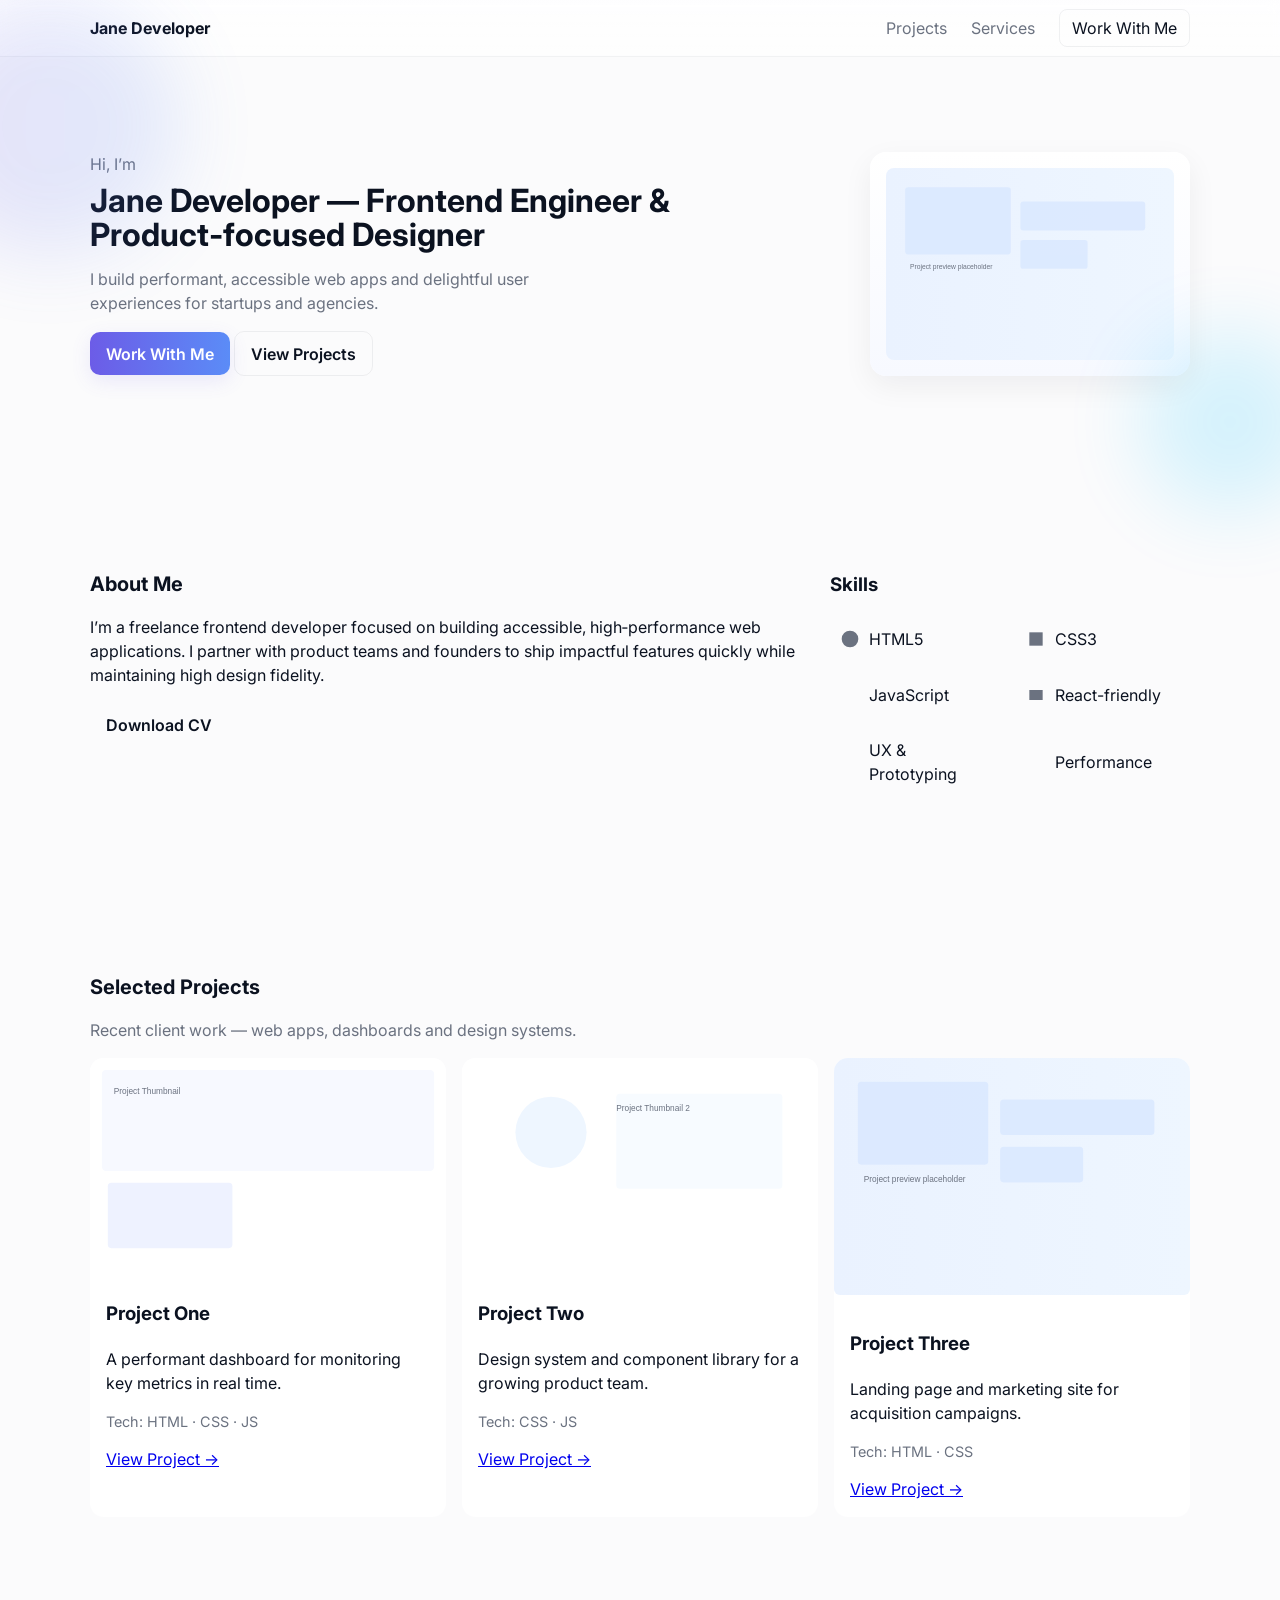
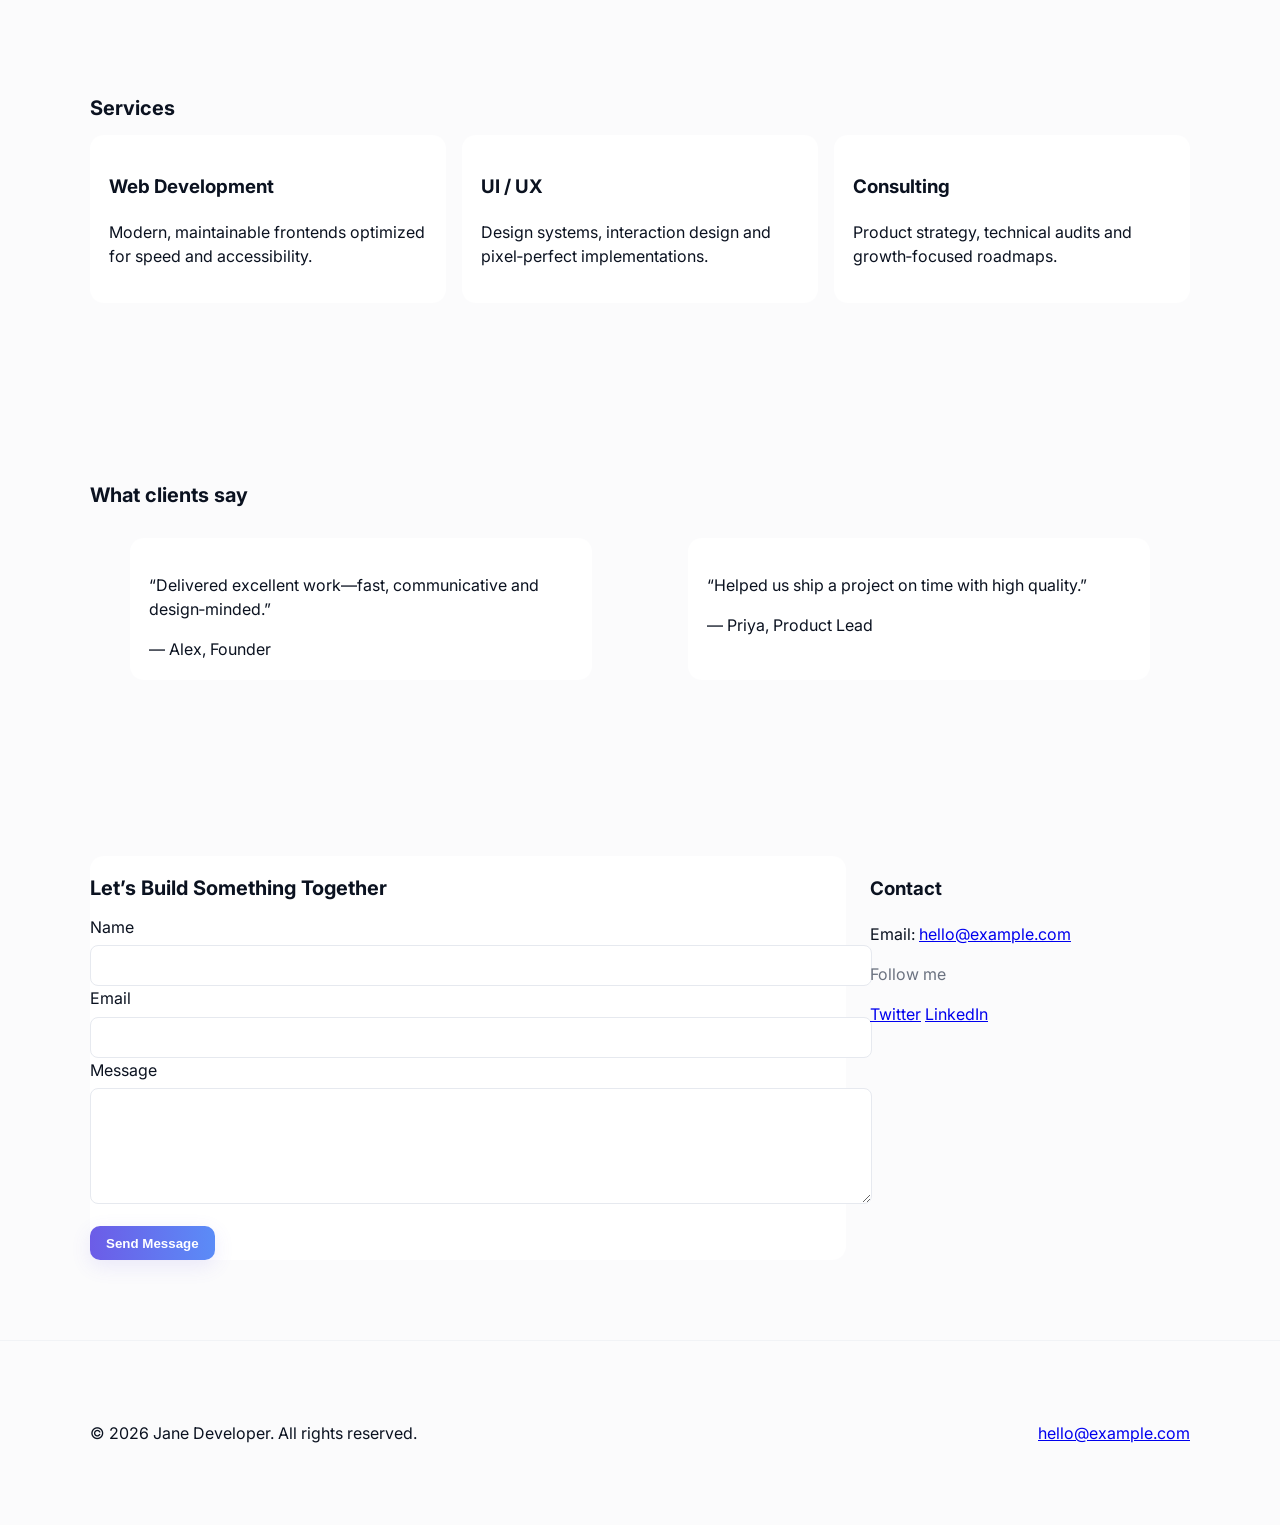
==== index.html @ 732dbce6 "Add portfolio template: HTML, CSS, JS, assets, README" ====
<!doctype html>
<html lang="en">
<head>
  <meta charset="utf-8">
  <meta name="viewport" content="width=device-width, initial-scale=1">
  <title>Jane Developer — Web Developer & Consultant</title>
  <meta name="description" content="Freelance frontend developer specializing in web apps, UX and performance.">
  <link rel="preconnect" href="https://fonts.gstatic.com" crossorigin>
  <link href="https://fonts.googleapis.com/css2?family=Inter:wght@300;400;600;700;900&display=swap" rel="stylesheet">
  <link rel="stylesheet" href="css/style.css">
</head>
<body>
  <header class="site-header">
    <div class="container header-inner">
      <a class="brand" href="#">Jane Developer</a>
      <nav class="nav">
        <a href="#projects">Projects</a>
        <a href="#services">Services</a>
        <a href="#contact" class="cta">Work With Me</a>
      </nav>
    </div>
  </header>

  <main>
    <!-- Hero -->
    <section class="hero" id="home">
      <div class="container hero-inner">
        <div class="hero-content">
          <p class="eyebrow">Hi, I’m</p>
          <h1 class="hero-title">Jane Developer — Frontend Engineer & Product‑focused Designer</h1>
          <p class="hero-sub">I build performant, accessible web apps and delightful user experiences for startups and agencies.</p>
          <div class="hero-ctas">
            <a class="btn primary" href="#contact">Work With Me</a>
            <a class="btn ghost" href="#projects">View Projects</a>
          </div>
        </div>
        <div class="hero-visual" aria-hidden="true">
          <div class="visual-card">
            <img src="assets/placeholder-1.svg" alt="Project preview placeholder">
          </div>
        </div>
      </div>
      <div class="hero-bg">
        <div class="float-shape s1"></div>
        <div class="float-shape s2"></div>
      </div>
    </section>

    <!-- About -->
    <section class="about" id="about">
      <div class="container about-inner">
        <div class="about-text">
          <h2>About Me</h2>
          <p>I’m a freelance frontend developer focused on building accessible, high‑performance web applications. I partner with product teams and founders to ship impactful features quickly while maintaining high design fidelity.</p>
          <a class="btn" href="#" download>Download CV</a>
        </div>
        <div class="skills">
          <h3>Skills</h3>
          <ul class="skills-grid">
            <li><svg class="icon" viewBox="0 0 24 24"><circle cx="12" cy="12" r="10"/></svg><span>HTML5</span></li>
            <li><svg class="icon" viewBox="0 0 24 24"><rect x="4" y="4" width="16" height="16"/></svg><span>CSS3</span></li>
            <li><svg class="icon" viewBox="0 0 24 24"><path d="M4 12h16"/></svg><span>JavaScript</span></li>
            <li><svg class="icon" viewBox="0 0 24 24"><path d="M4 6h16v12H4z"/></svg><span>React-friendly</span></li>
            <li><svg class="icon" viewBox="0 0 24 24"><path d="M3 12h18"/></svg><span>UX & Prototyping</span></li>
            <li><svg class="icon" viewBox="0 0 24 24"><path d="M12 2v20"/></svg><span>Performance</span></li>
          </ul>
        </div>
      </div>
    </section>

    <!-- Projects -->
    <section class="projects" id="projects">
      <div class="container">
        <h2>Selected Projects</h2>
        <p class="muted">Recent client work — web apps, dashboards and design systems.</p>
        <div class="projects-grid">
          <article class="card project-card">
            <img src="assets/placeholder-2.svg" alt="Project thumbnail">
            <div class="card-body">
              <h3>Project One</h3>
              <p class="card-desc">A performant dashboard for monitoring key metrics in real time.</p>
              <p class="tech">Tech: HTML · CSS · JS</p>
              <a class="link" href="#">View Project →</a>
            </div>
          </article>

          <article class="card project-card">
            <img src="assets/placeholder-3.svg" alt="Project thumbnail">
            <div class="card-body">
              <h3>Project Two</h3>
              <p class="card-desc">Design system and component library for a growing product team.</p>
              <p class="tech">Tech: CSS · JS</p>
              <a class="link" href="#">View Project →</a>
            </div>
          </article>

          <article class="card project-card">
            <img src="assets/placeholder-1.svg" alt="Project thumbnail">
            <div class="card-body">
              <h3>Project Three</h3>
              <p class="card-desc">Landing page and marketing site for acquisition campaigns.</p>
              <p class="tech">Tech: HTML · CSS</p>
              <a class="link" href="#">View Project →</a>
            </div>
          </article>
        </div>
      </div>
    </section>

    <!-- Services -->
    <section class="services" id="services">
      <div class="container">
        <h2>Services</h2>
        <div class="services-grid">
          <div class="service-card card">
            <h3>Web Development</h3>
            <p>Modern, maintainable frontends optimized for speed and accessibility.</p>
          </div>
          <div class="service-card card">
            <h3>UI / UX</h3>
            <p>Design systems, interaction design and pixel‑perfect implementations.</p>
          </div>
          <div class="service-card card">
            <h3>Consulting</h3>
            <p>Product strategy, technical audits and growth‑focused roadmaps.</p>
          </div>
        </div>
      </div>
    </section>

    <!-- Testimonials -->
    <section class="testimonials">
      <div class="container">
        <h2>What clients say</h2>
        <div class="testimonials-grid">
          <blockquote class="testimonial card">
            <p>“Delivered excellent work—fast, communicative and design‑minded.”</p>
            <footer>— Alex, Founder</footer>
          </blockquote>
          <blockquote class="testimonial card">
            <p>“Helped us ship a project on time with high quality.”</p>
            <footer>— Priya, Product Lead</footer>
          </blockquote>
        </div>
      </div>
    </section>

    <!-- Contact -->
    <section class="contact" id="contact">
      <div class="container contact-inner">
        <div class="contact-form card">
          <h2>Let’s Build Something Together</h2>
          <form id="contactForm" action="#" method="post">
            <label for="name">Name</label>
            <input id="name" name="name" type="text" required>

            <label for="email">Email</label>
            <input id="email" name="email" type="email" required>

            <label for="message">Message</label>
            <textarea id="message" name="message" rows="6" required></textarea>

            <div class="form-actions">
              <button class="btn primary" type="submit">Send Message</button>
            </div>
          </form>
        </div>

        <aside class="contact-info">
          <h3>Contact</h3>
          <p>Email: <a href="mailto:hello@example.com">hello@example.com</a></p>
          <p class="muted">Follow me</p>
          <div class="social">
            <a href="#" aria-label="Twitter" class="icon-link">Twitter</a>
            <a href="#" aria-label="LinkedIn" class="icon-link">LinkedIn</a>
          </div>
        </aside>
      </div>
    </section>
  </main>

  <footer class="site-footer">
    <div class="container footer-inner">
      <p>© 2026 Jane Developer. All rights reserved.</p>
      <nav class="footer-nav">
        <a href="mailto:hello@example.com">hello@example.com</a>
      </nav>
    </div>
  </footer>

  <script src="js/main.js" defer></script>
</body>
</html>
---- css/style.css ----
:root{
  --bg:#0f1113;
  --card:#0f1113;
  --text:#0f1113;
  --muted:#6b7280;
  --accent:#6c5ce7; /* purple accent */
  --white:#ffffff;
  --glass: rgba(255,255,255,0.04);
  --radius:12px;
  --gap:1.25rem;
  --container:1100px;
  --ff: 'Inter', system-ui, -apple-system, 'Segoe UI', Roboto, 'Helvetica Neue', Arial;
}

/* Light theme (default) */
body{font-family:var(--ff);color:#0b1220;background:#fbfbfc;line-height:1.5;-webkit-font-smoothing:antialiased;padding:0;margin:0}
.container{max-width:var(--container);margin:0 auto;padding:2rem}

/* Header */
.site-header{backdrop-filter: blur(6px);position:sticky;top:0;background:linear-gradient(180deg,rgba(255,255,255,0.8),rgba(255,255,255,0.6));box-shadow:0 1px 0 rgba(16,24,40,0.04);}
.header-inner{display:flex;align-items:center;justify-content:space-between;padding:1rem 0}
.brand{font-weight:700;color:#0b1220;text-decoration:none}
.nav a{margin-left:1.25rem;color:var(--muted);text-decoration:none}
.nav a.cta{padding:0.5rem 0.75rem;border-radius:8px;background:transparent;border:1px solid rgba(11,18,32,0.06);color:#0b1220}

/* Buttons */
.btn{display:inline-block;padding:0.6rem 1rem;border-radius:10px;text-decoration:none;border:0;background:transparent;color:inherit;font-weight:600}
.btn.primary{background:linear-gradient(90deg,var(--accent),#5b8cf7);color:var(--white);box-shadow:0 6px 20px rgba(108,92,231,0.12);}
.btn.ghost{border:1px solid rgba(11,18,32,0.06)}

/* Hero */
.hero{position:relative;padding:4rem 0}
.hero-inner{display:flex;gap:2rem;align-items:center}
.hero-content{flex:1}
.eyebrow{color:var(--muted);margin:0 0 0.5rem}
.hero-title{font-size:2rem;margin:0 0 0.5rem;line-height:1.05}
.hero-sub{color:var(--muted);max-width:46ch}
.hero-visual{width:320px}
.visual-card{background:linear-gradient(180deg,#fff,#f7f9ff);border-radius:16px;padding:1rem;box-shadow:0 10px 30px rgba(16,24,40,0.06);}
.visual-card img{display:block;width:100%;height:auto;border-radius:8px}

.hero-bg{position:absolute;inset:0;pointer-events:none}
.float-shape{position:absolute;border-radius:50%;filter:blur(40px);opacity:0.15}
.float-shape.s1{width:260px;height:260px;background:linear-gradient(90deg,var(--accent),#5b8cf7);left:-80px;top:-60px}
.float-shape.s2{width:180px;height:180px;background:#00c2ff;right:-40px;bottom:-40px}

/* Sections */
section{padding:3rem 0}
h2{font-size:1.25rem;margin-bottom:0.75rem}
.muted{color:var(--muted)}

/* About */
.about-inner{display:flex;gap:2rem;align-items:flex-start}
.about-text{flex:1}
.skills{width:360px}
.skills-grid{display:grid;grid-template-columns:repeat(2,1fr);gap:0.75rem;list-style:none;padding:0;margin:0}
.skills-grid li{display:flex;gap:0.6rem;align-items:center;background:var(--glass);padding:0.6rem;border-radius:10px}
.icon{width:20px;height:20px;fill:var(--muted)}

/* Projects Grid */
.projects-grid{display:grid;grid-template-columns:repeat(1,1fr);gap:1rem;margin-top:1rem}
.project-card{display:flex;flex-direction:column;background:#fff;border-radius:14px;overflow:hidden;transition:transform .28s cubic-bezier(.2,.9,.2,1),box-shadow .28s}
.project-card:hover{transform:translateY(-8px);box-shadow:0 18px 40px rgba(11,18,40,0.06)}
.project-card img{width:100%;height:auto;display:block}
.card-body{padding:1rem}
.tech{color:var(--muted);font-size:0.9rem;margin-top:0.5rem}

/* Services */
.services-grid{display:grid;grid-template-columns:repeat(1,1fr);gap:1rem}
.service-card{padding:1.2rem}

/* Testimonials */
.testimonials-grid{display:grid;grid-template-columns:repeat(1,1fr);gap:1rem}
.testimonial{padding:1.2rem}

/* Contact */
.contact-inner{display:grid;grid-template-columns:1fr 320px;gap:1.5rem;align-items:start}
.contact-form input,.contact-form textarea{width:100%;padding:0.75rem;border-radius:8px;border:1px solid #e6e9ef;margin-top:0.4rem}
.form-actions{margin-top:1rem}

.card{background:#fff;border-radius:14px}

/* Footer */
.site-footer{padding:2rem 0;border-top:1px solid #f1f3f6}
.footer-inner{display:flex;justify-content:space-between;align-items:center}

/* Responsive */
@media(min-width:760px){
  .projects-grid{grid-template-columns:repeat(3,1fr)}
  .services-grid{grid-template-columns:repeat(3,1fr)}
  .testimonials-grid{grid-template-columns:repeat(2,1fr)}
}

@media(max-width:700px){
  .hero-inner{flex-direction:column}
  .about-inner{flex-direction:column}
  .contact-inner{grid-template-columns:1fr}
  .container{padding:1rem}
}
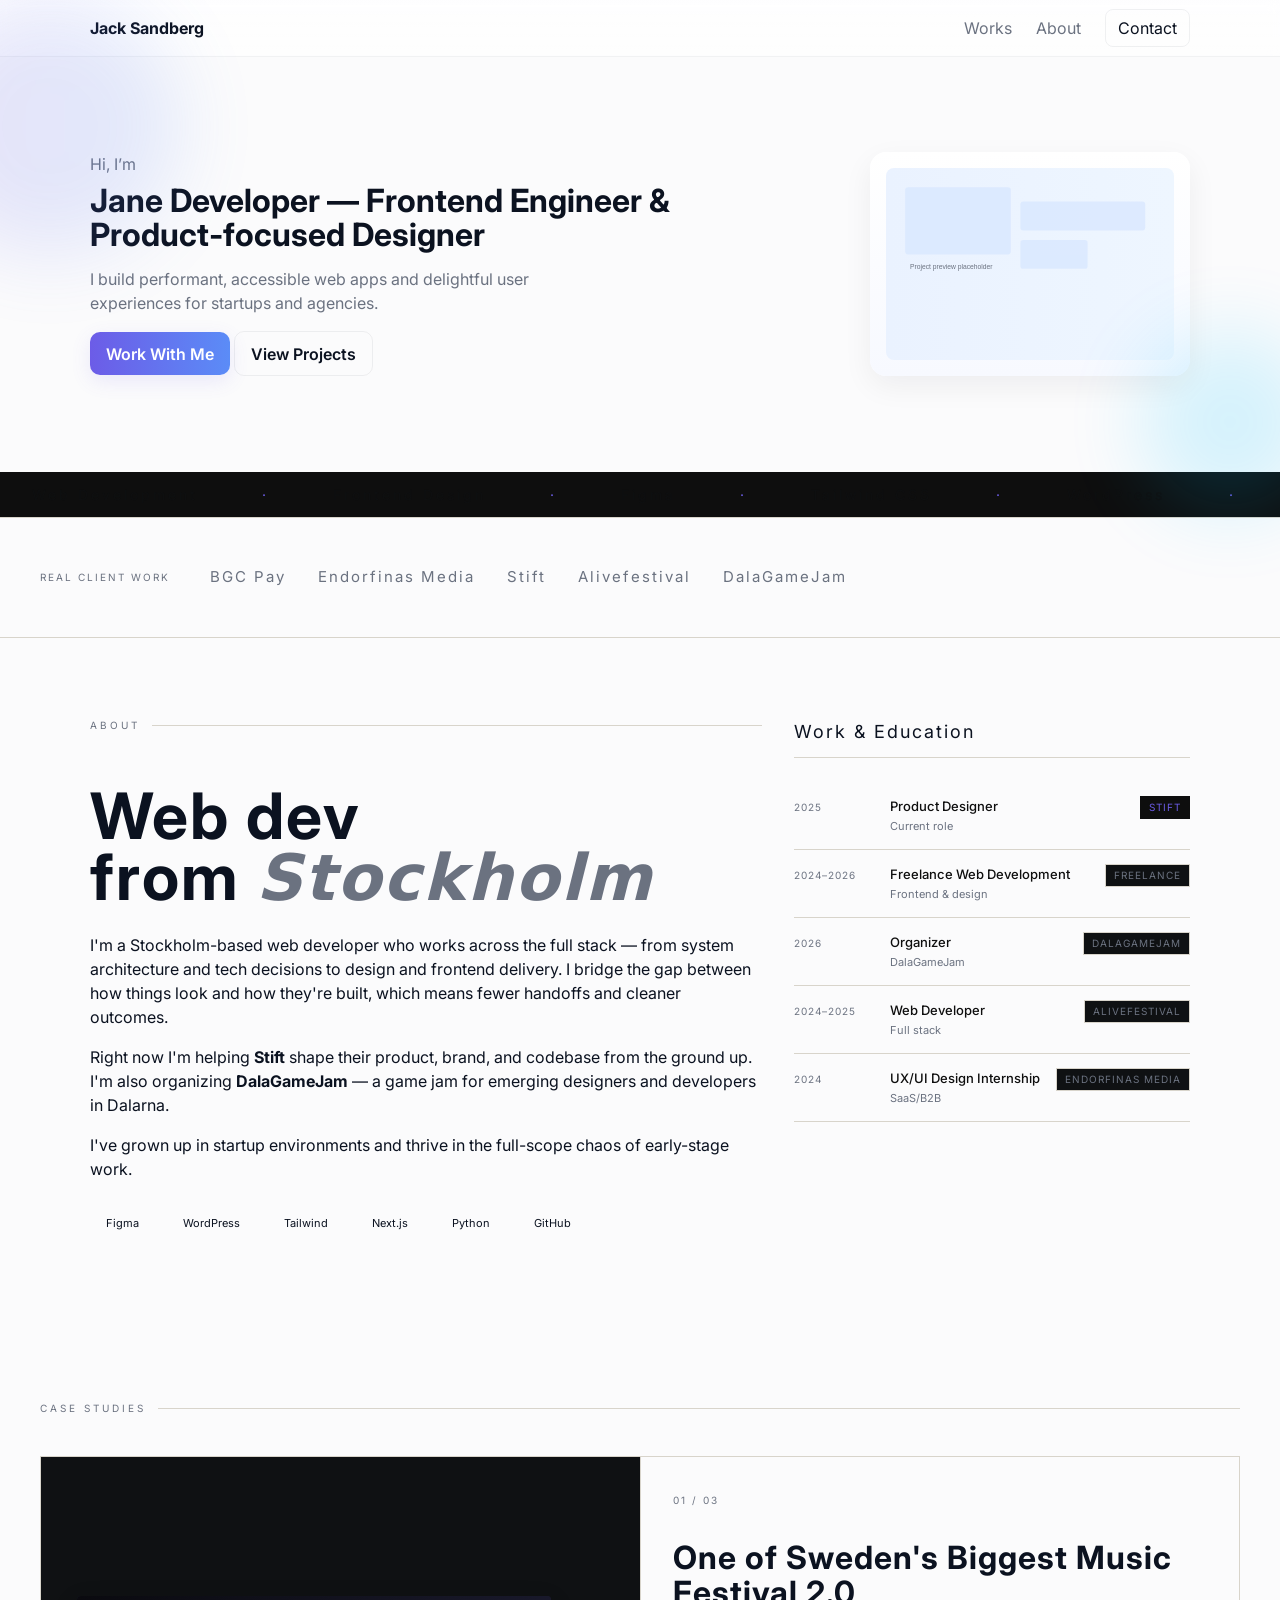
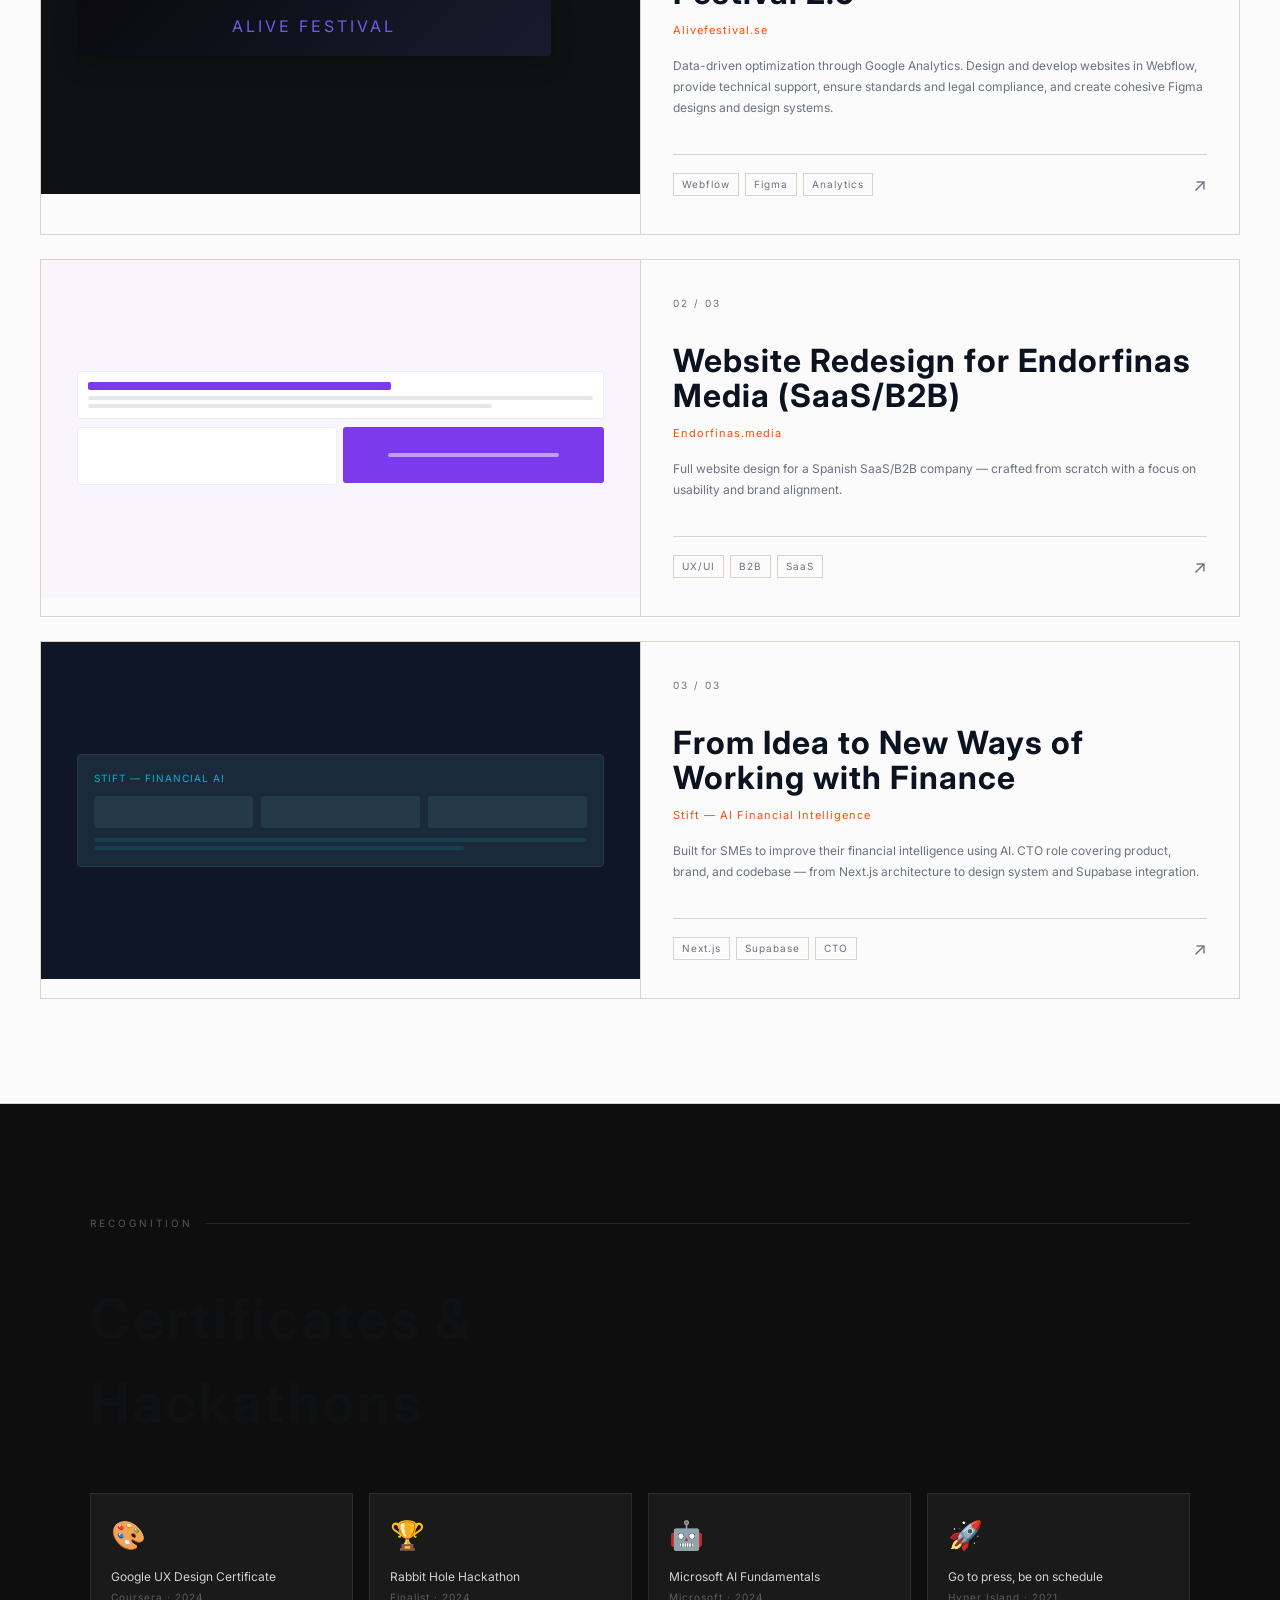
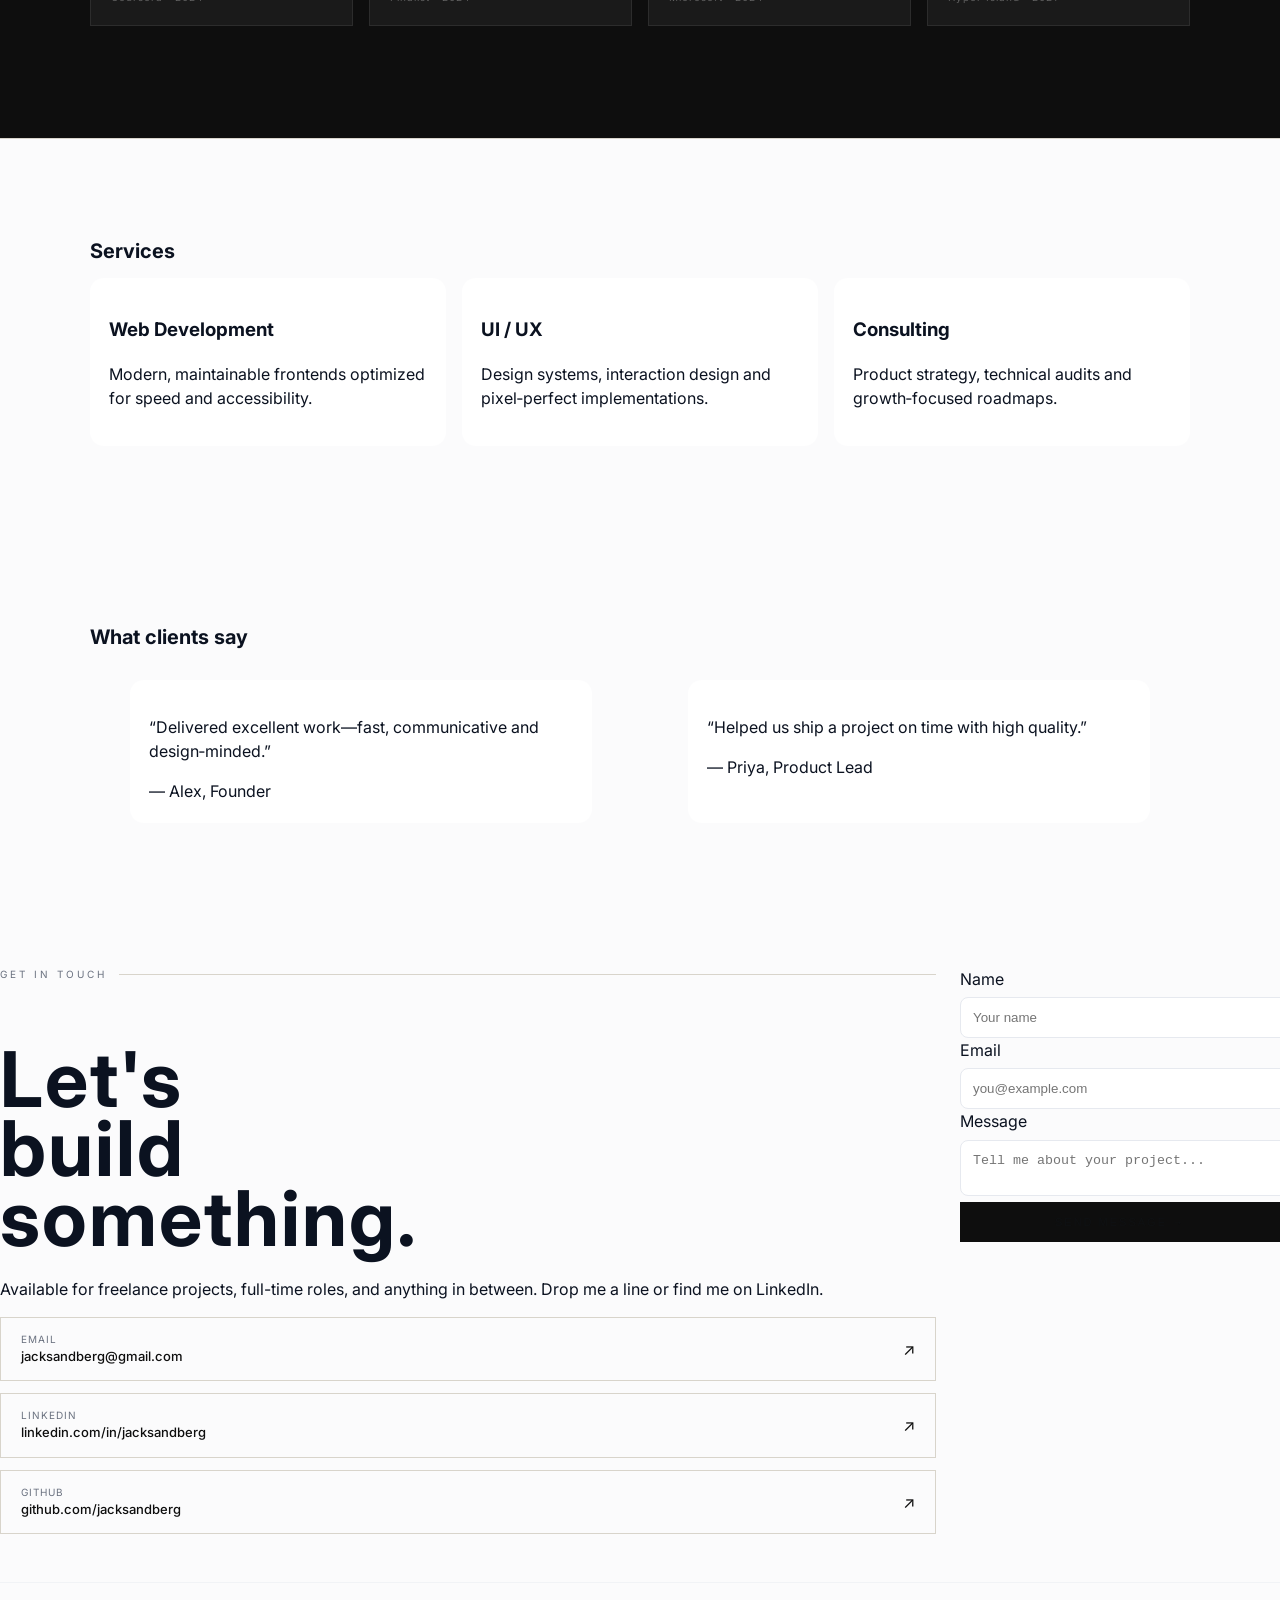
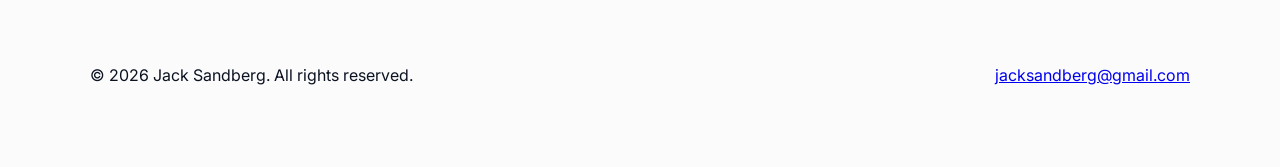
==== commit e78699e3: "Merge index_inspo content into index.html; add styles and scripts for works/marquee/certs" ====
--- a/index.html
+++ b/index.html
@@ -12,11 +12,11 @@
 <body>
   <header class="site-header">
     <div class="container header-inner">
-      <a class="brand" href="#">Jane Developer</a>
+      <a class="brand" href="#">Jack Sandberg</a>
       <nav class="nav">
-        <a href="#projects">Projects</a>
-        <a href="#services">Services</a>
-        <a href="#contact" class="cta">Work With Me</a>
+        <a href="#works">Works</a>
+        <a href="#about">About</a>
+        <a href="#contact" class="cta">Contact</a>
       </nav>
     </div>
   </header>
@@ -46,63 +46,187 @@
       </div>
     </section>
 
-    <!-- About -->
+    <!-- Marquee (from inspo) -->
+    <div class="marquee-wrap">
+      <div class="marquee-track">
+        <span>Web Development</span><span class="hi">·</span>
+        <span>Frontend Design</span><span class="hi">·</span>
+        <span>Figma</span><span class="hi">·</span>
+        <span>Tailwind CSS</span><span class="hi">·</span>
+        <span>WordPress</span><span class="hi">·</span>
+        <span>Next.js</span><span class="hi">·</span>
+        <span>SEO & Conversion</span><span class="hi">·</span>
+        <span>System Architecture</span><span class="hi">·</span>
+        <span>Stockholm, Sweden</span><span class="hi">·</span>
+      </div>
+    </div>
+
+    <!-- Clients -->
+    <div class="clients">
+      <span class="clients-label">Real client work</span>
+      <div class="clients-logos">
+        <span class="client-pill">BGC Pay</span>
+        <span class="client-pill">Endorfinas Media</span>
+        <span class="client-pill">Stift</span>
+        <span class="client-pill">Alivefestival</span>
+        <span class="client-pill">DalaGameJam</span>
+      </div>
+    </div>
+
+    <!-- About (merged from inspo) -->
     <section class="about" id="about">
       <div class="container about-inner">
         <div class="about-text">
-          <h2>About Me</h2>
-          <p>I’m a freelance frontend developer focused on building accessible, high‑performance web applications. I partner with product teams and founders to ship impactful features quickly while maintaining high design fidelity.</p>
-          <a class="btn" href="#" download>Download CV</a>
-        </div>
-        <div class="skills">
-          <h3>Skills</h3>
-          <ul class="skills-grid">
-            <li><svg class="icon" viewBox="0 0 24 24"><circle cx="12" cy="12" r="10"/></svg><span>HTML5</span></li>
-            <li><svg class="icon" viewBox="0 0 24 24"><rect x="4" y="4" width="16" height="16"/></svg><span>CSS3</span></li>
-            <li><svg class="icon" viewBox="0 0 24 24"><path d="M4 12h16"/></svg><span>JavaScript</span></li>
-            <li><svg class="icon" viewBox="0 0 24 24"><path d="M4 6h16v12H4z"/></svg><span>React-friendly</span></li>
-            <li><svg class="icon" viewBox="0 0 24 24"><path d="M3 12h18"/></svg><span>UX & Prototyping</span></li>
-            <li><svg class="icon" viewBox="0 0 24 24"><path d="M12 2v20"/></svg><span>Performance</span></li>
-          </ul>
-        </div>
-      </div>
-    </section>
-
-    <!-- Projects -->
-    <section class="projects" id="projects">
+          <div class="section-tag">About</div>
+          <h2>Web dev<br>from <em>Stockholm</em></h2>
+          <p>I'm a Stockholm-based web developer who works across the full stack — from system architecture and tech decisions to design and frontend delivery. I bridge the gap between how things look and how they're built, which means fewer handoffs and cleaner outcomes.</p>
+          <p>Right now I'm helping <strong>Stift</strong> shape their product, brand, and codebase from the ground up. I'm also organizing <strong>DalaGameJam</strong> — a game jam for emerging designers and developers in Dalarna.</p>
+          <p>I've grown up in startup environments and thrive in the full-scope chaos of early-stage work.</p>
+          <div style="margin-top:24px;display:flex;gap:12px;flex-wrap:wrap">
+            <div style="padding:10px 16px;background:var(--glass);border-radius:10px;font-size:11px">Figma</div>
+            <div style="padding:10px 16px;background:var(--glass);border-radius:10px;font-size:11px">WordPress</div>
+            <div style="padding:10px 16px;background:var(--glass);border-radius:10px;font-size:11px">Tailwind</div>
+            <div style="padding:10px 16px;background:var(--glass);border-radius:10px;font-size:11px">Next.js</div>
+            <div style="padding:10px 16px;background:var(--glass);border-radius:10px;font-size:11px">Python</div>
+            <div style="padding:10px 16px;background:var(--glass);border-radius:10px;font-size:11px">GitHub</div>
+          </div>
+        </div>
+        <div>
+          <div class="exp-section">
+            <div class="exp-heading">Work & Education</div>
+            <div class="exp-row"><span class="exp-year">2025</span><div class="exp-role">Product Designer<small>Current role</small></div><span class="exp-company accent">Stift</span></div>
+            <div class="exp-row"><span class="exp-year">2024–2026</span><div class="exp-role">Freelance Web Development<small>Frontend & design</small></div><span class="exp-company">Freelance</span></div>
+            <div class="exp-row"><span class="exp-year">2026</span><div class="exp-role">Organizer<small>DalaGameJam</small></div><span class="exp-company">DalaGameJam</span></div>
+            <div class="exp-row"><span class="exp-year">2024–2025</span><div class="exp-role">Web Developer<small>Full stack</small></div><span class="exp-company">Alivefestival</span></div>
+            <div class="exp-row"><span class="exp-year">2024</span><div class="exp-role">UX/UI Design Internship<small>SaaS/B2B</small></div><span class="exp-company">Endorfinas Media</span></div>
+          </div>
+        </div>
+      </div>
+    </section>
+
+    <!-- Works / Case Studies (from inspo) -->
+    <section class="works" id="works">
+      <div class="section-tag">Case Studies</div>
+
+      <!-- Project 1 -->
+      <a href="#" class="work-item">
+        <div class="work-thumb">
+          <div style="width:88%;padding:12px">
+            <div class="mock-screen">
+              <div class="mock-bar">
+                <div class="mock-dot" style="background:#ff5f57"></div>
+                <div class="mock-dot" style="background:#febc2e"></div>
+                <div class="mock-dot" style="background:#28c840"></div>
+              </div>
+              <div class="mock-body">
+                <div class="mock-img" style="background:linear-gradient(135deg,#0a0a0f,#1a1a2e);height:60px;display:flex;align-items:center;justify-content:center">
+                  <span style="font-family:var(--ff);font-size:16px;color:var(--accent);letter-spacing:3px">ALIVE FESTIVAL</span>
+                </div>
+                <div class="mock-line hi"></div>
+                <div class="mock-line" style="width:80%"></div>
+                <div class="mock-line" style="width:60%"></div>
+              </div>
+            </div>
+          </div>
+        </div>
+        <div class="work-body">
+          <div>
+            <div class="work-num">01 / 03</div>
+            <h3 class="work-title">One of Sweden's Biggest Music Festival 2.0</h3>
+            <div class="work-client">Alivefestival.se</div>
+            <p class="work-desc">Data-driven optimization through Google Analytics. Design and develop websites in Webflow, provide technical support, ensure standards and legal compliance, and create cohesive Figma designs and design systems.</p>
+          </div>
+          <div class="work-footer">
+            <div class="work-tags">
+              <span class="tag">Webflow</span>
+              <span class="tag">Figma</span>
+              <span class="tag">Analytics</span>
+            </div>
+            <span class="work-arrow">↗</span>
+          </div>
+        </div>
+      </a>
+
+      <!-- Project 2 -->
+      <a href="#" class="work-item">
+        <div class="work-thumb" style="background:#f8f5ff">
+          <div style="width:88%;display:flex;flex-direction:column;gap:8px;padding:12px">
+            <div style="background:#fff;border:1px solid #eee;border-radius:3px;padding:10px">
+              <div style="height:8px;background:#7c3aed;border-radius:2px;width:60%;margin-bottom:6px"></div>
+              <div style="height:4px;background:#e5e7eb;border-radius:2px;margin-bottom:4px"></div>
+              <div style="height:4px;background:#e5e7eb;border-radius:2px;width:80%"></div>
+            </div>
+            <div style="display:grid;grid-template-columns:1fr 1fr;gap:6px">
+              <div style="background:#fff;border:1px solid #eee;border-radius:3px;padding:8px;height:40px"></div>
+              <div style="background:#7c3aed;border-radius:3px;padding:8px;height:40px;display:flex;align-items:center;justify-content:center">
+                <div style="height:4px;background:rgba(255,255,255,0.5);border-radius:2px;width:70%"></div>
+              </div>
+            </div>
+          </div>
+        </div>
+        <div class="work-body">
+          <div>
+            <div class="work-num">02 / 03</div>
+            <h3 class="work-title">Website Redesign for Endorfinas Media (SaaS/B2B)</h3>
+            <div class="work-client">Endorfinas.media</div>
+            <p class="work-desc">Full website design for a Spanish SaaS/B2B company — crafted from scratch with a focus on usability and brand alignment.</p>
+          </div>
+          <div class="work-footer">
+            <div class="work-tags">
+              <span class="tag">UX/UI</span>
+              <span class="tag">B2B</span>
+              <span class="tag">SaaS</span>
+            </div>
+            <span class="work-arrow">↗</span>
+          </div>
+        </div>
+      </a>
+
+      <!-- Project 3 -->
+      <a href="#" class="work-item">
+        <div class="work-thumb" style="background:#0f1628">
+          <div style="width:88%;padding:12px">
+            <div style="background:#1a2a3a;border:1px solid #243a4a;border-radius:4px;padding:16px">
+              <div style="font-family:var(--ff);font-size:10px;color:#00b4d8;margin-bottom:10px;letter-spacing:1px">STIFT — FINANCIAL AI</div>
+              <div style="display:flex;gap:8px;margin-bottom:10px">
+                <div style="flex:1;background:#243a4a;border-radius:3px;height:32px"></div>
+                <div style="flex:1;background:#243a4a;border-radius:3px;height:32px"></div>
+                <div style="flex:1;background:#243a4a;border-radius:3px;height:32px"></div>
+              </div>
+              <div style="height:4px;background:rgba(0,180,216,0.15);border-radius:2px;margin-bottom:4px"></div>
+              <div style="height:4px;background:rgba(0,180,216,0.15);border-radius:2px;width:75%"></div>
+            </div>
+          </div>
+        </div>
+        <div class="work-body">
+          <div>
+            <div class="work-num">03 / 03</div>
+            <h3 class="work-title">From Idea to New Ways of Working with Finance</h3>
+            <div class="work-client">Stift — AI Financial Intelligence</div>
+            <p class="work-desc">Built for SMEs to improve their financial intelligence using AI. CTO role covering product, brand, and codebase — from Next.js architecture to design system and Supabase integration.</p>
+          </div>
+          <div class="work-footer">
+            <div class="work-tags">
+              <span class="tag">Next.js</span>
+              <span class="tag">Supabase</span>
+              <span class="tag">CTO</span>
+            </div>
+            <span class="work-arrow">↗</span>
+          </div>
+        </div>
+      </a>
+    </section>
+
+    <!-- Certs / Recognition -->
+    <section class="certs">
       <div class="container">
-        <h2>Selected Projects</h2>
-        <p class="muted">Recent client work — web apps, dashboards and design systems.</p>
-        <div class="projects-grid">
-          <article class="card project-card">
-            <img src="assets/placeholder-2.svg" alt="Project thumbnail">
-            <div class="card-body">
-              <h3>Project One</h3>
-              <p class="card-desc">A performant dashboard for monitoring key metrics in real time.</p>
-              <p class="tech">Tech: HTML · CSS · JS</p>
-              <a class="link" href="#">View Project →</a>
-            </div>
-          </article>
-
-          <article class="card project-card">
-            <img src="assets/placeholder-3.svg" alt="Project thumbnail">
-            <div class="card-body">
-              <h3>Project Two</h3>
-              <p class="card-desc">Design system and component library for a growing product team.</p>
-              <p class="tech">Tech: CSS · JS</p>
-              <a class="link" href="#">View Project →</a>
-            </div>
-          </article>
-
-          <article class="card project-card">
-            <img src="assets/placeholder-1.svg" alt="Project thumbnail">
-            <div class="card-body">
-              <h3>Project Three</h3>
-              <p class="card-desc">Landing page and marketing site for acquisition campaigns.</p>
-              <p class="tech">Tech: HTML · CSS</p>
-              <a class="link" href="#">View Project →</a>
-            </div>
-          </article>
+        <div class="section-tag">Recognition</div>
+        <h2 class="certs-heading">Certificates &<br>Hackathons</h2>
+        <div class="certs-grid">
+          <div class="cert-card"><span class="cert-icon">🎨</span><div class="cert-name">Google UX Design Certificate</div><div class="cert-issuer">Coursera · 2024</div></div>
+          <div class="cert-card"><span class="cert-icon">🏆</span><div class="cert-name">Rabbit Hole Hackathon</div><div class="cert-issuer">Finalist · 2024</div></div>
+          <div class="cert-card"><span class="cert-icon">🤖</span><div class="cert-name">Microsoft AI Fundamentals</div><div class="cert-issuer">Microsoft · 2024</div></div>
+          <div class="cert-card"><span class="cert-icon">🚀</span><div class="cert-name">Go to press, be on schedule</div><div class="cert-issuer">Hyper Island · 2021</div></div>
         </div>
       </div>
     </section>
@@ -145,45 +269,61 @@
       </div>
     </section>
 
-    <!-- Contact -->
+    <!-- Contact (from inspo) -->
     <section class="contact" id="contact">
-      <div class="container contact-inner">
-        <div class="contact-form card">
-          <h2>Let’s Build Something Together</h2>
-          <form id="contactForm" action="#" method="post">
-            <label for="name">Name</label>
-            <input id="name" name="name" type="text" required>
-
-            <label for="email">Email</label>
-            <input id="email" name="email" type="email" required>
-
-            <label for="message">Message</label>
-            <textarea id="message" name="message" rows="6" required></textarea>
-
-            <div class="form-actions">
-              <button class="btn primary" type="submit">Send Message</button>
-            </div>
-          </form>
-        </div>
-
-        <aside class="contact-info">
-          <h3>Contact</h3>
-          <p>Email: <a href="mailto:hello@example.com">hello@example.com</a></p>
-          <p class="muted">Follow me</p>
-          <div class="social">
-            <a href="#" aria-label="Twitter" class="icon-link">Twitter</a>
-            <a href="#" aria-label="LinkedIn" class="icon-link">LinkedIn</a>
-          </div>
-        </aside>
+      <div class="contact-inner">
+        <div class="contact-left">
+          <div class="section-tag">Get in touch</div>
+          <h2>Let's<br><span>build</span><br>something.</h2>
+          <p>Available for freelance projects, full-time roles, and anything in between. Drop me a line or find me on LinkedIn.</p>
+          <div class="contact-links">
+            <a href="mailto:jacksandberg@gmail.com" class="contact-link">
+              <div>
+                <div class="contact-link-label">Email</div>
+                <div class="contact-link-val">jacksandberg@gmail.com</div>
+              </div>
+              <span class="contact-link-arrow">↗</span>
+            </a>
+            <a href="https://linkedin.com" target="_blank" class="contact-link">
+              <div>
+                <div class="contact-link-label">LinkedIn</div>
+                <div class="contact-link-val">linkedin.com/in/jacksandberg</div>
+              </div>
+              <span class="contact-link-arrow">↗</span>
+            </a>
+            <a href="https://github.com" target="_blank" class="contact-link">
+              <div>
+                <div class="contact-link-label">GitHub</div>
+                <div class="contact-link-val">github.com/jacksandberg</div>
+              </div>
+              <span class="contact-link-arrow">↗</span>
+            </a>
+          </div>
+        </div>
+        <div class="contact-form">
+          <div>
+            <label>Name</label>
+            <input type="text" placeholder="Your name">
+          </div>
+          <div>
+            <label>Email</label>
+            <input type="email" placeholder="you@example.com">
+          </div>
+          <div>
+            <label>Message</label>
+            <textarea placeholder="Tell me about your project..."></textarea>
+          </div>
+          <button class="btn-submit" onclick="handleSubmit(this)">Send Message →</button>
+        </div>
       </div>
     </section>
   </main>
 
   <footer class="site-footer">
     <div class="container footer-inner">
-      <p>© 2026 Jane Developer. All rights reserved.</p>
+      <p>© 2026 Jack Sandberg. All rights reserved.</p>
       <nav class="footer-nav">
-        <a href="mailto:hello@example.com">hello@example.com</a>
+        <a href="mailto:jacksandberg@gmail.com">jacksandberg@gmail.com</a>
       </nav>
     </div>
   </footer>
--- a/css/style.css
+++ b/css/style.css
@@ -97,3 +97,83 @@
   .contact-inner{grid-template-columns:1fr}
   .container{padding:1rem}
 }
+
+/* --- Styles imported from index_inspo.html to support merged sections --- */
+/* Note: These add additional layout/typography and component styles used by the inspo content. */
+:root{
+  --bg2:#f5f2eb;
+  --ink:#0e0e0e;
+  --muted2:#888;
+  --line:#d8d4cb;
+  --accent2:#ff4d00;
+}
+.marquee-wrap{overflow:hidden;border-bottom:1px solid var(--line);background:var(--ink);padding:12px 0}
+.marquee-track{display:flex;gap:0;white-space:nowrap;animation:marquee 18s linear infinite}
+.marquee-track span{font-family:var(--ff);font-size:14px;color:var(--bg);letter-spacing:3px;padding:0 32px;opacity:0.6}
+.marquee-track span.hi{color:var(--accent);opacity:1}
+@keyframes marquee{0%{transform:translateX(0)}100%{transform:translateX(-50%)}}
+
+.clients{padding:48px 40px;border-bottom:1px solid var(--line);display:flex;align-items:center;gap:40px}
+.clients-label{font-size:10px;letter-spacing:2px;text-transform:uppercase;color:var(--muted);white-space:nowrap;flex-shrink:0}
+.clients-logos{display:flex;gap:32px;align-items:center;flex-wrap:wrap}
+.client-pill{font-family:var(--ff);font-size:15px;letter-spacing:2px;color:var(--muted);transition:color 0.2s}
+.client-pill:hover{color:var(--ink)}
+
+.section-tag{font-size:10px;letter-spacing:3px;text-transform:uppercase;color:var(--muted);margin-bottom:40px;display:flex;align-items:center;gap:12px}
+.section-tag::after{content:'';flex:1;height:1px;background:var(--line)}
+
+.works{padding:80px 40px;border-bottom:1px solid var(--line)}
+.work-item{display:grid;grid-template-columns:1fr 1fr;gap:0;border:1px solid var(--line);margin-bottom:24px;transition:border-color 0.3s;text-decoration:none;color:inherit}
+.work-item:hover{border-color:var(--ink)}
+.work-thumb{aspect-ratio:16/9;overflow:hidden;background:var(--card);display:flex;align-items:center;justify-content:center;position:relative}
+.work-thumb .mock-screen{width:90%;background:#1a1a2e;border-radius:4px;overflow:hidden;box-shadow:0 8px 24px rgba(0,0,0,0.2)}
+.work-body{padding:36px 32px;display:flex;flex-direction:column;justify-content:space-between;border-left:1px solid var(--line)}
+.work-num{font-size:10px;color:var(--muted);letter-spacing:2px;margin-bottom:16px}
+.work-title{font-family:var(--ff);font-size:clamp(20px,2.5vw,32px);letter-spacing:1px;line-height:1.1;margin-bottom:12px}
+.work-client{font-size:11px;color:var(--accent2);letter-spacing:1px;margin-bottom:16px}
+.work-desc{font-size:12px;color:var(--muted);line-height:1.75;flex:1}
+.work-footer{display:flex;align-items:center;justify-content:space-between;margin-top:24px;border-top:1px solid var(--line);padding-top:16px}
+.work-tags{display:flex;gap:6px;flex-wrap:wrap}
+.tag{font-size:10px;letter-spacing:1px;padding:3px 8px;border:1px solid var(--line);color:var(--muted)}
+.work-arrow{font-size:18px;transition:transform 0.2s;color:var(--muted)}
+
+.about-text h2{font-family:var(--ff);font-size:clamp(40px,5vw,64px);line-height:0.95;letter-spacing:2px;margin-bottom:24px}
+.about-text em{font-style:italic;color:var(--muted)}
+
+.exp-section{margin-top:0}
+.exp-heading{font-family:var(--ff);font-size:18px;letter-spacing:2px;margin-bottom:24px;padding-bottom:12px;border-bottom:1px solid var(--line)}
+.exp-row{display:grid;grid-template-columns:80px 1fr auto;gap:16px;padding:14px 0;border-bottom:1px solid var(--line);align-items:baseline}
+.exp-year{font-size:10px;color:var(--muted);letter-spacing:1px;white-space:nowrap}
+.exp-role{font-size:13px;font-weight:500;color:var(--ink)}
+.exp-role small{display:block;font-size:11px;color:var(--muted);font-weight:400;margin-top:2px}
+.exp-company{font-size:10px;letter-spacing:1px;text-transform:uppercase;padding:3px 8px;background:var(--card);border:1px solid var(--line);color:var(--muted);white-space:nowrap}
+.exp-company.accent{background:var(--ink);color:var(--accent);border-color:var(--ink)}
+
+.certs{padding:80px 40px;border-bottom:1px solid var(--line);background:var(--ink)}
+.certs .section-tag{color:rgba(255,255,255,0.3)}
+.certs .section-tag::after{background:rgba(255,255,255,0.1)}
+.certs-heading{font-family:var(--ff);font-size:clamp(32px,5vw,56px);color:var(--bg);letter-spacing:2px;margin-bottom:48px}
+.certs-grid{display:grid;grid-template-columns:repeat(4,1fr);gap:16px}
+.cert-card{background:rgba(255,255,255,0.05);border:1px solid rgba(255,255,255,0.08);padding:20px;transition:border-color 0.3s}
+.cert-card:hover{border-color:var(--accent)}
+.cert-icon{font-size:28px;margin-bottom:12px;display:block}
+.cert-name{font-size:12px;color:rgba(255,255,255,0.8);line-height:1.5}
+.cert-issuer{font-size:10px;color:rgba(255,255,255,0.3);margin-top:4px;letter-spacing:1px}
+
+.contact-left h2{font-family:var(--ff);font-size:clamp(40px,6vw,80px);line-height:0.9;letter-spacing:2px;margin-bottom:24px}
+.contact-links{display:flex;flex-direction:column;gap:12px}
+.contact-link{display:flex;align-items:center;gap:16px;padding:14px 20px;border:1px solid var(--line);text-decoration:none;color:var(--ink);transition:all 0.2s}
+.contact-link:hover{background:var(--ink);color:var(--bg);border-color:var(--ink)}
+.contact-link-label{font-size:10px;letter-spacing:1px;text-transform:uppercase;color:var(--muted)}
+.contact-link-val{font-size:13px;font-weight:500}
+.contact-link-arrow{margin-left:auto;font-size:16px}
+
+.contact-form input,.contact-form textarea{width:100%;padding:0.75rem;border-radius:8px;border:1px solid #e6e9ef;margin-top:0.4rem}
+.btn-submit{width:100%;font-size:11px;letter-spacing:2px;text-transform:uppercase;background:var(--ink);color:var(--bg);padding:14px;border:none;cursor:pointer}
+
+@media(max-width:768px){
+  .certs-grid{grid-template-columns:1fr 1fr}
+  .clients{flex-direction:column;align-items:flex-start;gap:20px;padding:32px 20px}
+  .works,.about,.certs,.contact{padding:60px 20px}
+}
+
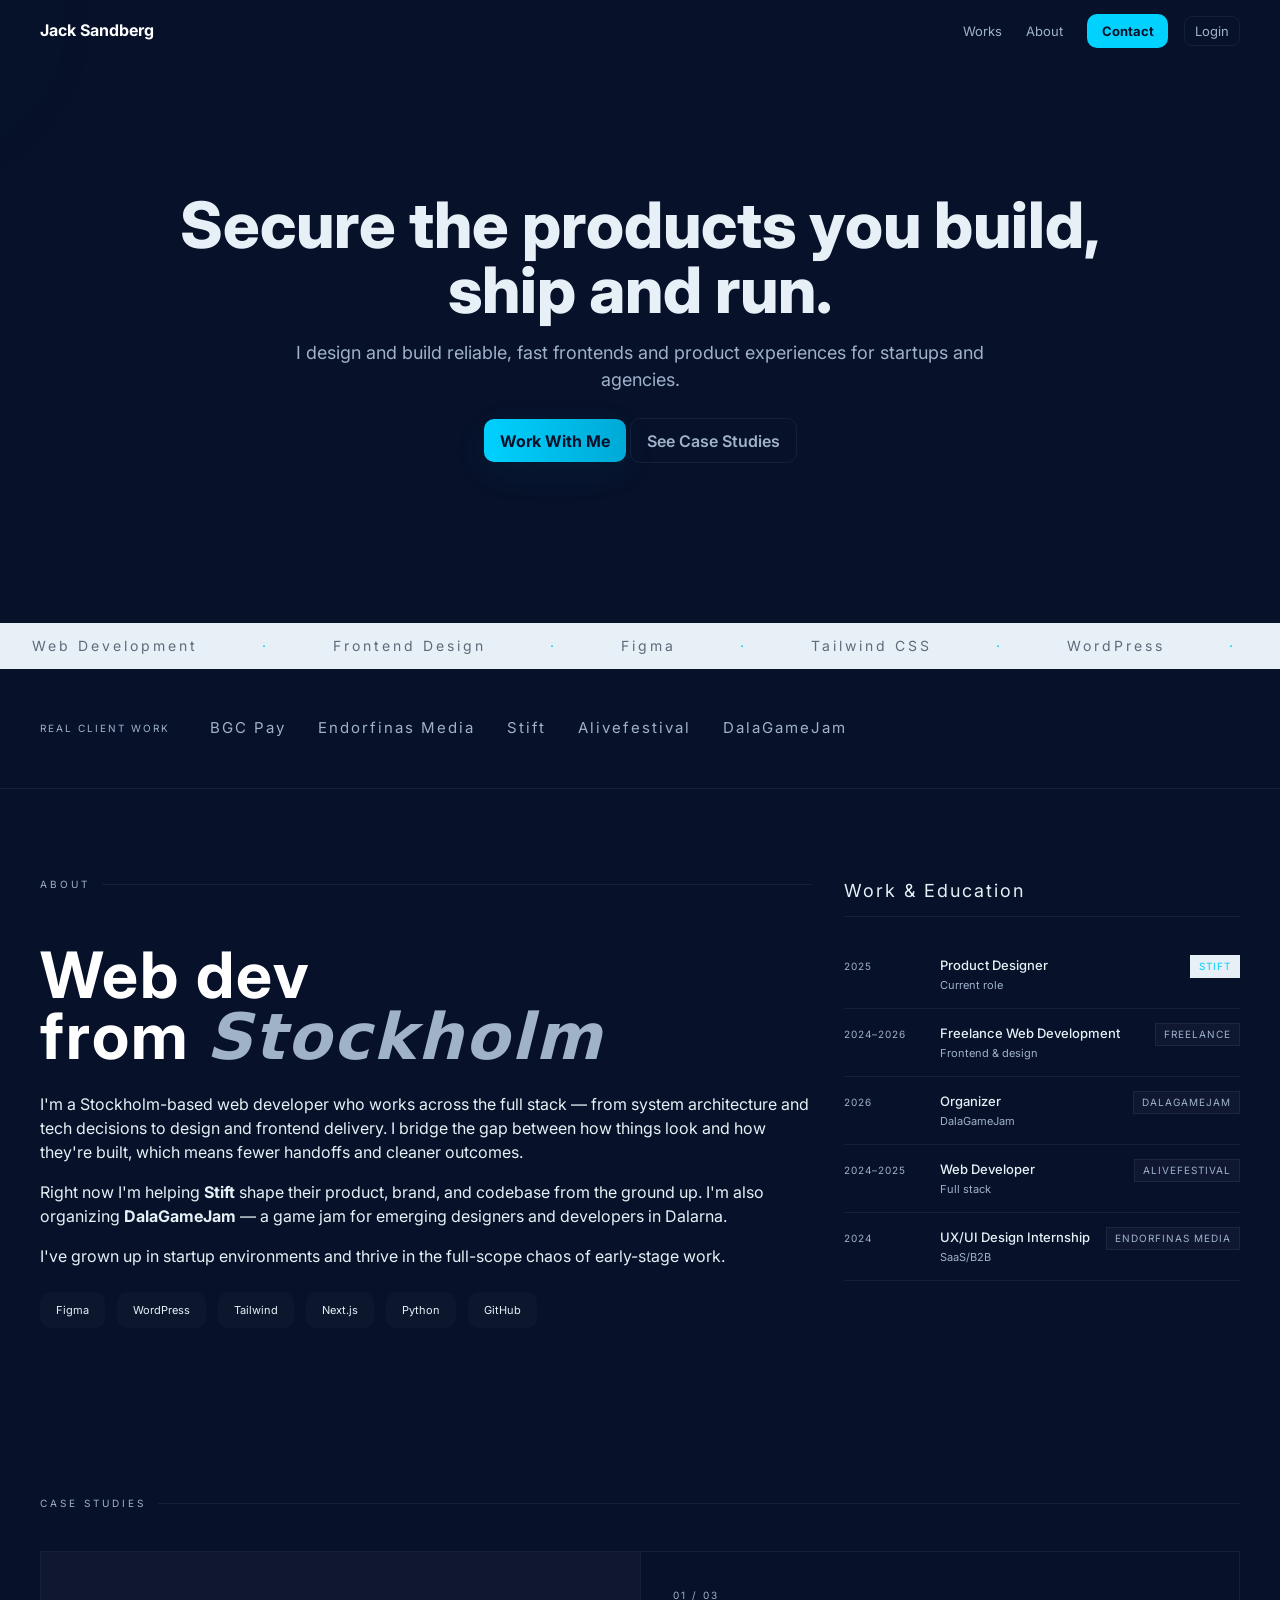
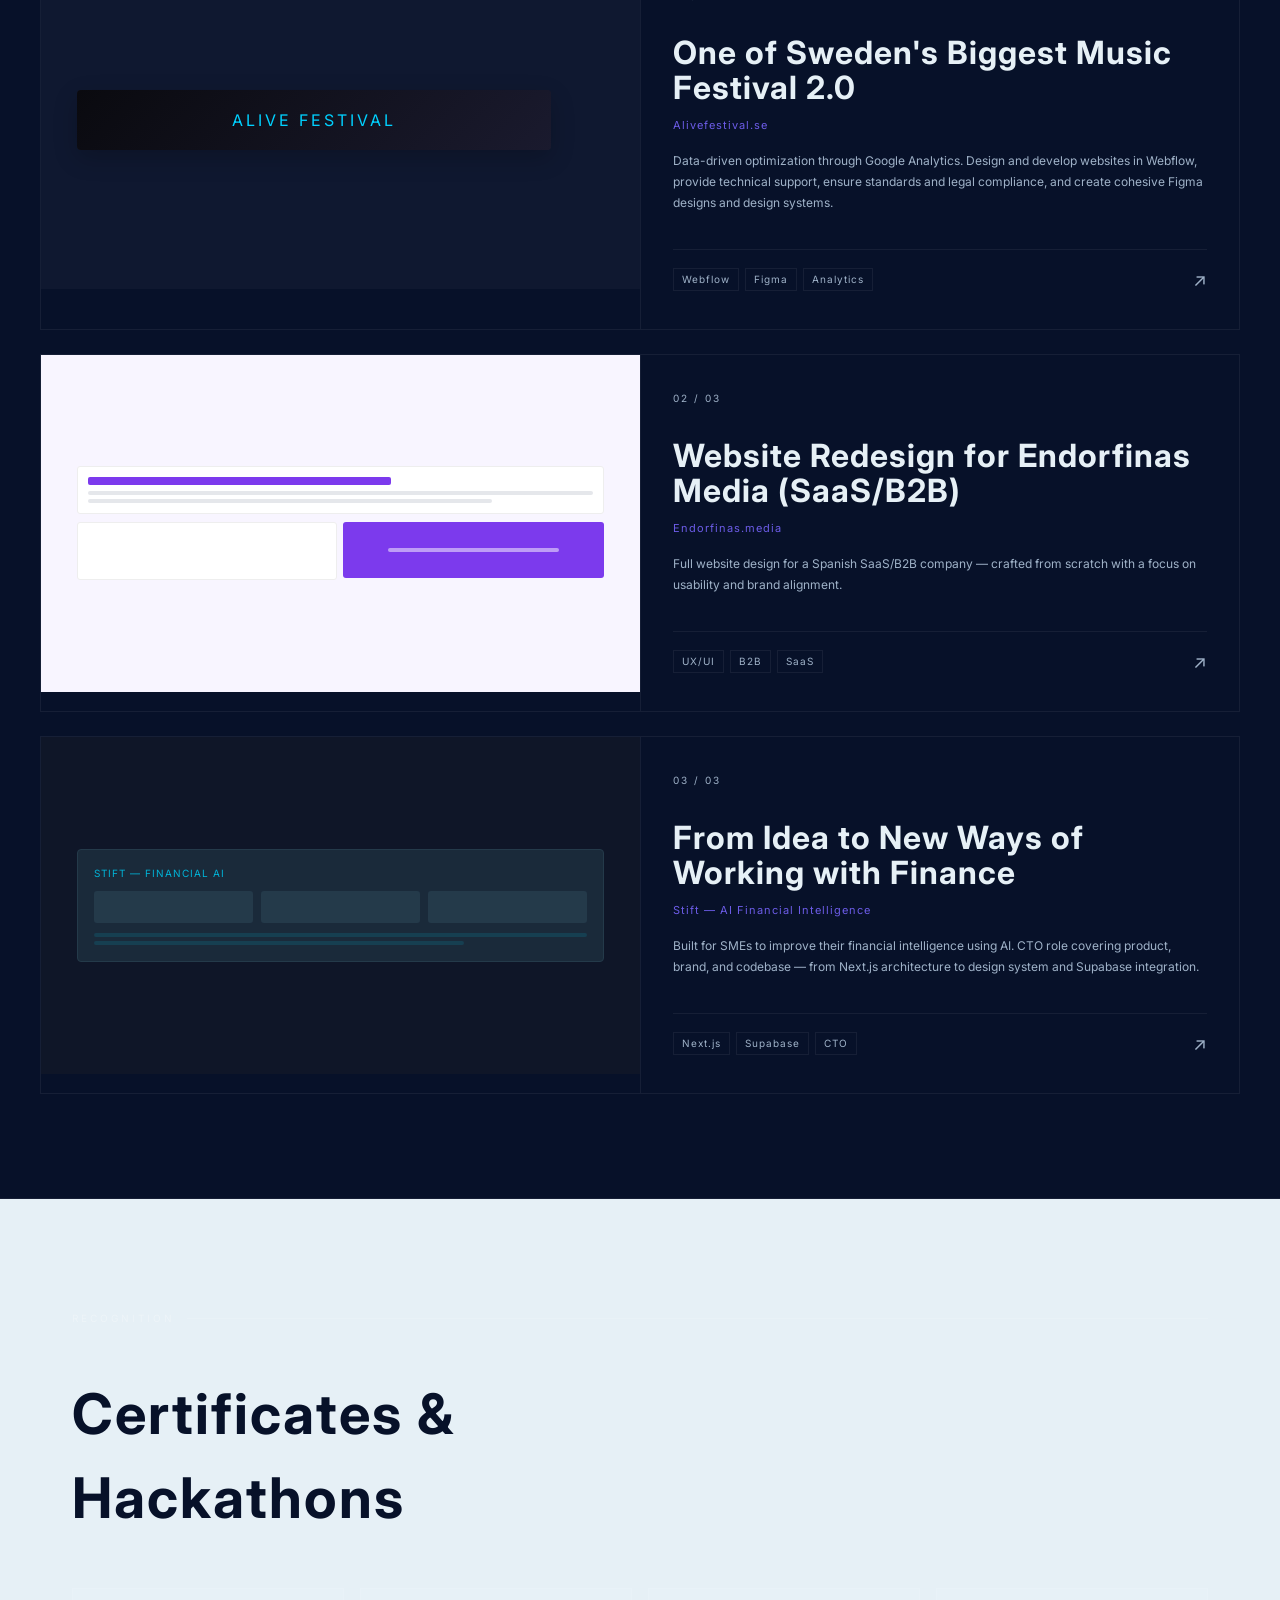
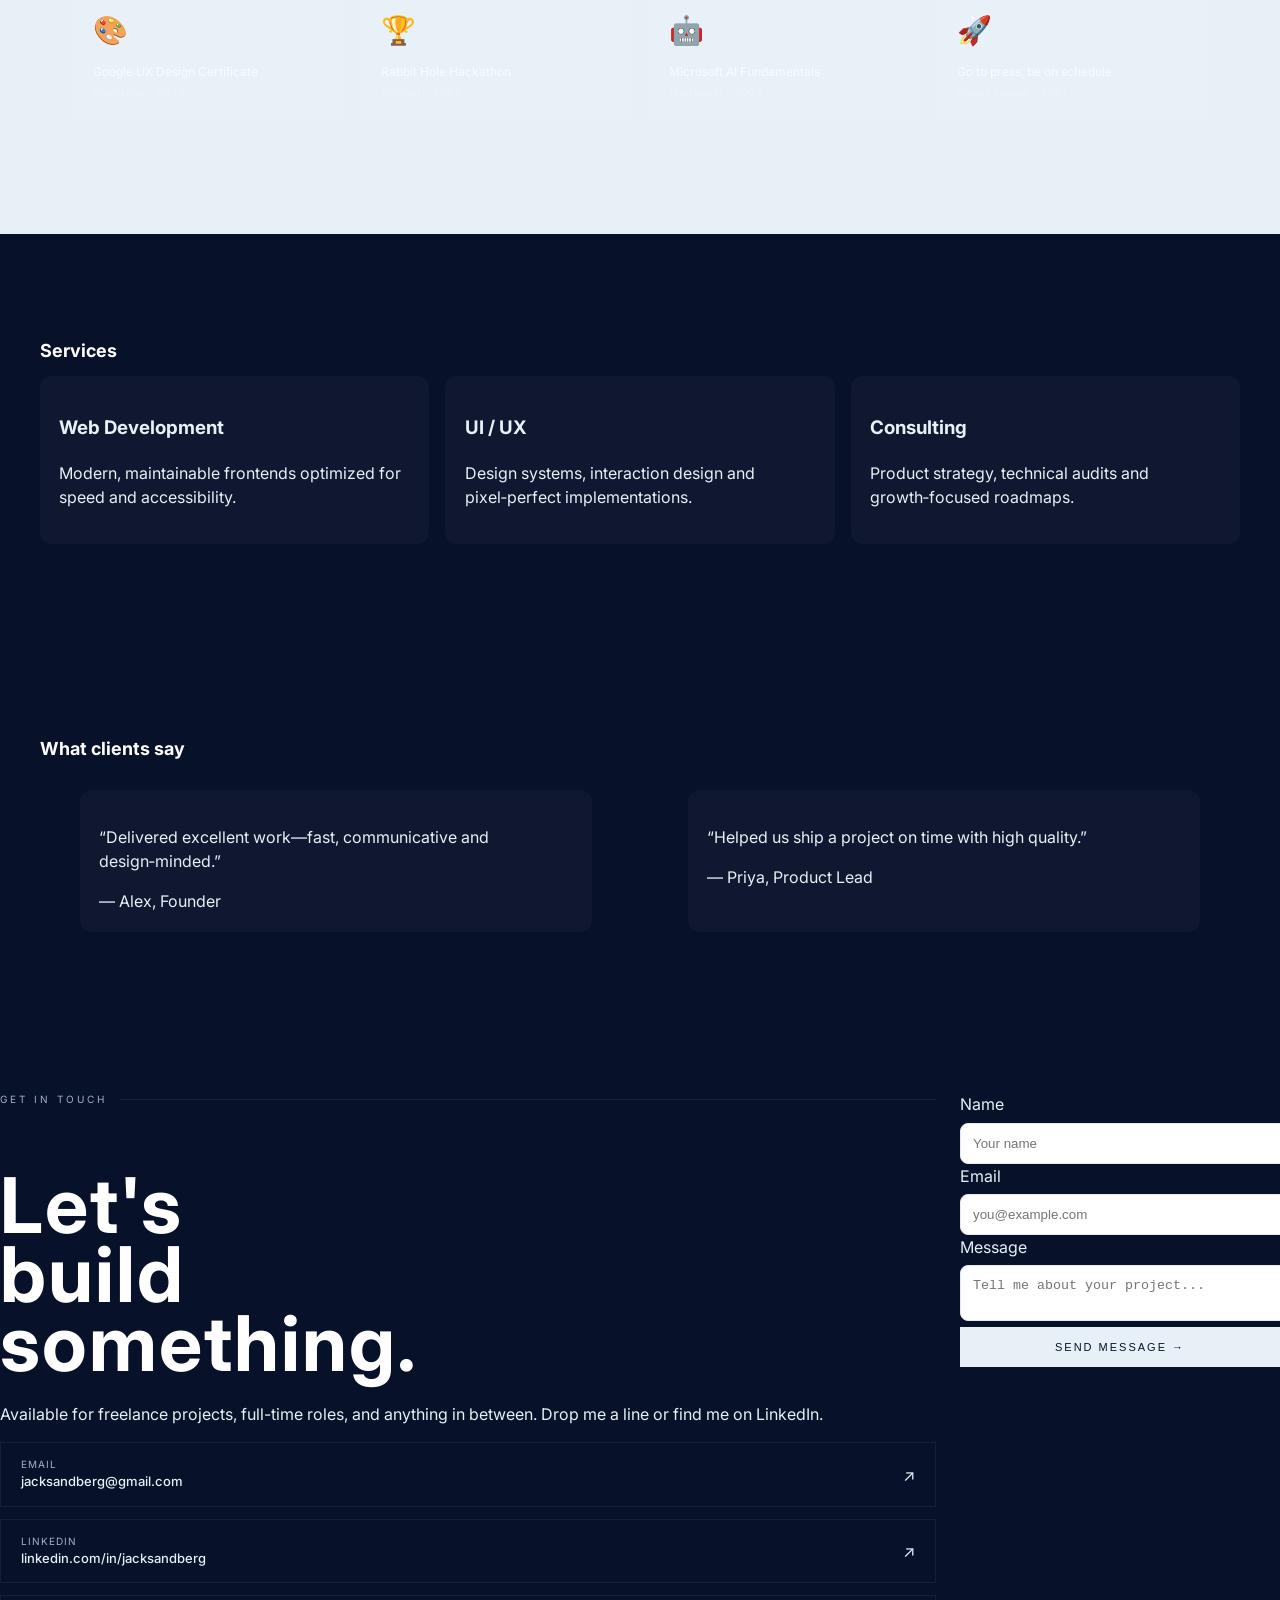
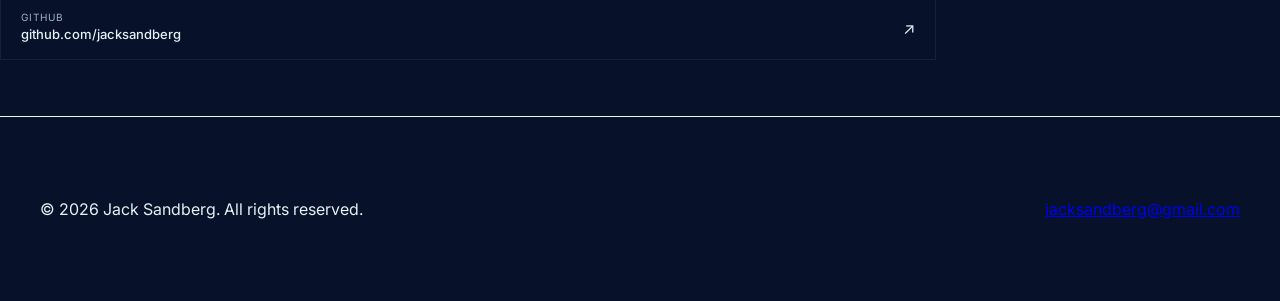
==== commit 67341e68: "Update UI: Aikido-inspired dark theme, centered hero, nav and CTA styles" ====
--- a/index.html
+++ b/index.html
@@ -17,6 +17,7 @@
         <a href="#works">Works</a>
         <a href="#about">About</a>
         <a href="#contact" class="cta">Contact</a>
+        <a href="#" class="login">Login</a>
       </nav>
     </div>
   </header>
@@ -24,19 +25,13 @@
   <main>
     <!-- Hero -->
     <section class="hero" id="home">
-      <div class="container hero-inner">
-        <div class="hero-content">
-          <p class="eyebrow">Hi, I’m</p>
-          <h1 class="hero-title">Jane Developer — Frontend Engineer & Product‑focused Designer</h1>
-          <p class="hero-sub">I build performant, accessible web apps and delightful user experiences for startups and agencies.</p>
+      <div class="hero-inner container">
+        <div class="hero-center">
+          <h1 class="hero-title">Secure the products you build, ship and run.</h1>
+          <p class="hero-sub">I design and build reliable, fast frontends and product experiences for startups and agencies.</p>
           <div class="hero-ctas">
             <a class="btn primary" href="#contact">Work With Me</a>
-            <a class="btn ghost" href="#projects">View Projects</a>
-          </div>
-        </div>
-        <div class="hero-visual" aria-hidden="true">
-          <div class="visual-card">
-            <img src="assets/placeholder-1.svg" alt="Project preview placeholder">
+            <a class="btn ghost" href="#works">See Case Studies</a>
           </div>
         </div>
       </div>
--- a/css/style.css
+++ b/css/style.css
@@ -1,11 +1,14 @@
 :root{
-  --bg:#0f1113;
-  --card:#0f1113;
-  --text:#0f1113;
-  --muted:#6b7280;
-  --accent:#6c5ce7; /* purple accent */
+  --bg:#071129; /* deep navy */
+  --ink:#e6f0f6; /* light text */
+  --text:#e6f0f6;
+  --muted:#9fb2c8;
+  --line:rgba(255,255,255,0.06);
+  --accent:#00d1ff; /* cyan accent */
+  --accent2:#6c5ce7; /* secondary */
   --white:#ffffff;
-  --glass: rgba(255,255,255,0.04);
+  --card:rgba(255,255,255,0.03);
+  --glass: rgba(255,255,255,0.02);
   --radius:12px;
   --gap:1.25rem;
   --container:1100px;
@@ -13,40 +16,40 @@
 }
 
 /* Light theme (default) */
-body{font-family:var(--ff);color:#0b1220;background:#fbfbfc;line-height:1.5;-webkit-font-smoothing:antialiased;padding:0;margin:0}
-.container{max-width:var(--container);margin:0 auto;padding:2rem}
+body{font-family:var(--ff);color:var(--text);background:var(--bg);line-height:1.5;-webkit-font-smoothing:antialiased;padding:0;margin:0}
+.container{max-width:1200px;margin:0 auto;padding:2rem}
 
 /* Header */
-.site-header{backdrop-filter: blur(6px);position:sticky;top:0;background:linear-gradient(180deg,rgba(255,255,255,0.8),rgba(255,255,255,0.6));box-shadow:0 1px 0 rgba(16,24,40,0.04);}
-.header-inner{display:flex;align-items:center;justify-content:space-between;padding:1rem 0}
-.brand{font-weight:700;color:#0b1220;text-decoration:none}
-.nav a{margin-left:1.25rem;color:var(--muted);text-decoration:none}
-.nav a.cta{padding:0.5rem 0.75rem;border-radius:8px;background:transparent;border:1px solid rgba(11,18,32,0.06);color:#0b1220}
+.site-header{position:fixed;top:0;left:0;right:0;z-index:40;background:transparent;padding:18px 0}
+.header-inner{display:flex;align-items:center;justify-content:space-between;padding:0}
+.brand{font-weight:700;color:var(--white);text-decoration:none;font-size:16px}
+.nav a{margin-left:1.25rem;color:var(--muted);text-decoration:none;font-size:13px}
+.nav a.cta{padding:0.55rem 0.9rem;border-radius:10px;background:var(--accent);color:var(--bg);font-weight:700}
+.nav a.login{margin-left:0.75rem;padding:6px 10px;border-radius:8px;border:1px solid rgba(255,255,255,0.06);color:var(--muted)}
 
 /* Buttons */
 .btn{display:inline-block;padding:0.6rem 1rem;border-radius:10px;text-decoration:none;border:0;background:transparent;color:inherit;font-weight:600}
-.btn.primary{background:linear-gradient(90deg,var(--accent),#5b8cf7);color:var(--white);box-shadow:0 6px 20px rgba(108,92,231,0.12);}
-.btn.ghost{border:1px solid rgba(11,18,32,0.06)}
+.btn.primary{background:linear-gradient(90deg,var(--accent),#00a9d6);color:var(--bg);box-shadow:0 10px 40px rgba(0,209,255,0.06);font-weight:700}
+.btn.ghost{border:1px solid rgba(255,255,255,0.06);color:var(--muted);background:transparent}
+
+/* Accessible focus styles */
+a:focus,button:focus,input:focus,textarea:focus{outline:3px solid rgba(108,92,231,0.14);outline-offset:3px}
+
 
 /* Hero */
-.hero{position:relative;padding:4rem 0}
-.hero-inner{display:flex;gap:2rem;align-items:center}
-.hero-content{flex:1}
-.eyebrow{color:var(--muted);margin:0 0 0.5rem}
-.hero-title{font-size:2rem;margin:0 0 0.5rem;line-height:1.05}
-.hero-sub{color:var(--muted);max-width:46ch}
-.hero-visual{width:320px}
-.visual-card{background:linear-gradient(180deg,#fff,#f7f9ff);border-radius:16px;padding:1rem;box-shadow:0 10px 30px rgba(16,24,40,0.06);}
-.visual-card img{display:block;width:100%;height:auto;border-radius:8px}
-
-.hero-bg{position:absolute;inset:0;pointer-events:none}
-.float-shape{position:absolute;border-radius:50%;filter:blur(40px);opacity:0.15}
-.float-shape.s1{width:260px;height:260px;background:linear-gradient(90deg,var(--accent),#5b8cf7);left:-80px;top:-60px}
-.float-shape.s2{width:180px;height:180px;background:#00c2ff;right:-40px;bottom:-40px}
+.hero{position:relative;padding:8rem 0 6rem}
+.hero-inner{display:block;text-align:center}
+.hero-center{max-width:960px;margin:0 auto;padding:2rem}
+.hero-title{font-size:clamp(36px,6vw,64px);line-height:1.02;margin:0 0 1rem;font-weight:800}
+.hero-sub{color:var(--muted);font-size:18px;max-width:70ch;margin:0 auto 1.6rem}
+.hero-bg{position:absolute;inset:0;pointer-events:none;z-index:-1}
+.float-shape{position:absolute;border-radius:50%;filter:blur(80px);opacity:0.12}
+.float-shape.s1{width:640px;height:640px;background:radial-gradient(circle at 20% 20%,rgba(0,209,255,0.12),transparent 35%);left:-220px;top:-120px}
+.float-shape.s2{width:420px;height:420px;background:radial-gradient(circle at 80% 80%,rgba(108,92,231,0.08),transparent 40%);right:-160px;bottom:-120px}
 
 /* Sections */
-section{padding:3rem 0}
-h2{font-size:1.25rem;margin-bottom:0.75rem}
+section{padding:3.5rem 0}
+h2{font-size:1.125rem;margin-bottom:0.75rem;color:var(--white)}
 .muted{color:var(--muted)}
 
 /* About */
@@ -78,7 +81,7 @@
 .contact-form input,.contact-form textarea{width:100%;padding:0.75rem;border-radius:8px;border:1px solid #e6e9ef;margin-top:0.4rem}
 .form-actions{margin-top:1rem}
 
-.card{background:#fff;border-radius:14px}
+.card{background:var(--card);border-radius:12px}
 
 /* Footer */
 .site-footer{padding:2rem 0;border-top:1px solid #f1f3f6}
@@ -100,13 +103,7 @@
 
 /* --- Styles imported from index_inspo.html to support merged sections --- */
 /* Note: These add additional layout/typography and component styles used by the inspo content. */
-:root{
-  --bg2:#f5f2eb;
-  --ink:#0e0e0e;
-  --muted2:#888;
-  --line:#d8d4cb;
-  --accent2:#ff4d00;
-}
+/* Removed duplicate :root (consolidated variables above) */
 .marquee-wrap{overflow:hidden;border-bottom:1px solid var(--line);background:var(--ink);padding:12px 0}
 .marquee-track{display:flex;gap:0;white-space:nowrap;animation:marquee 18s linear infinite}
 .marquee-track span{font-family:var(--ff);font-size:14px;color:var(--bg);letter-spacing:3px;padding:0 32px;opacity:0.6}
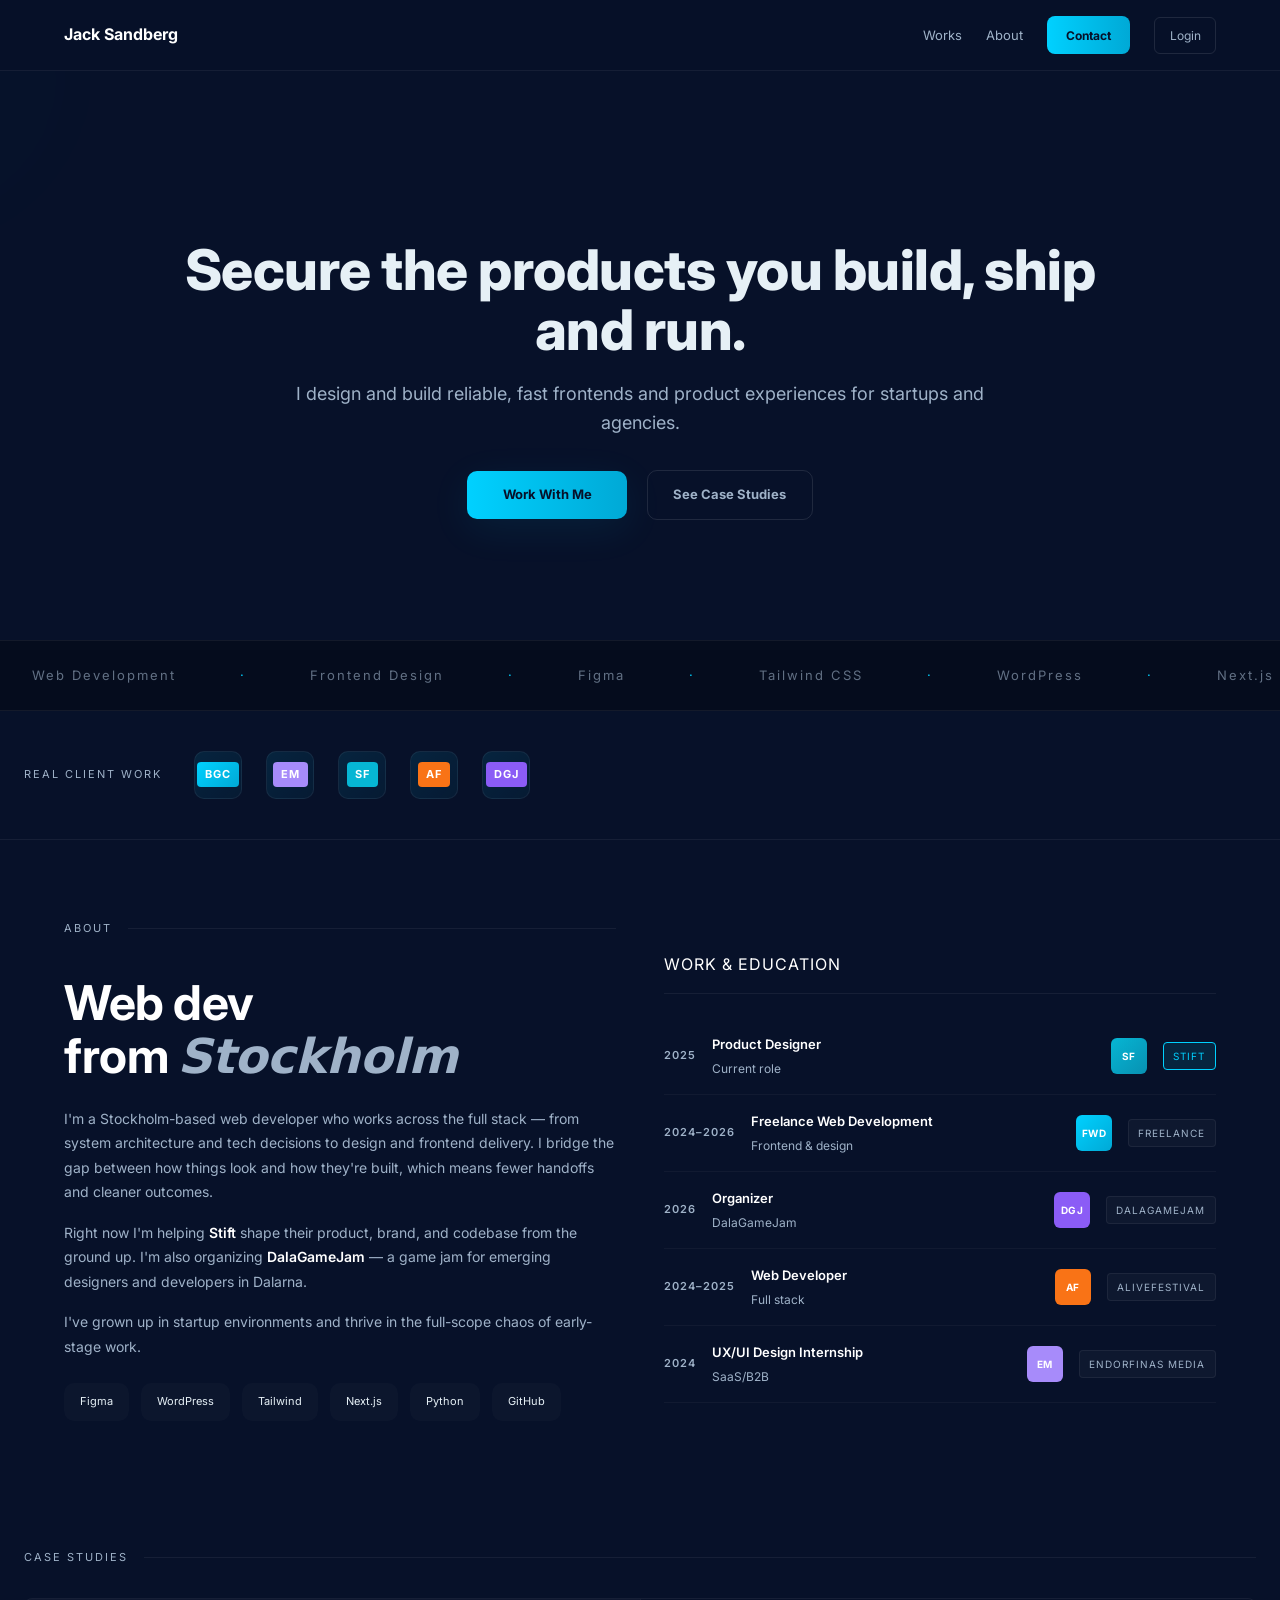
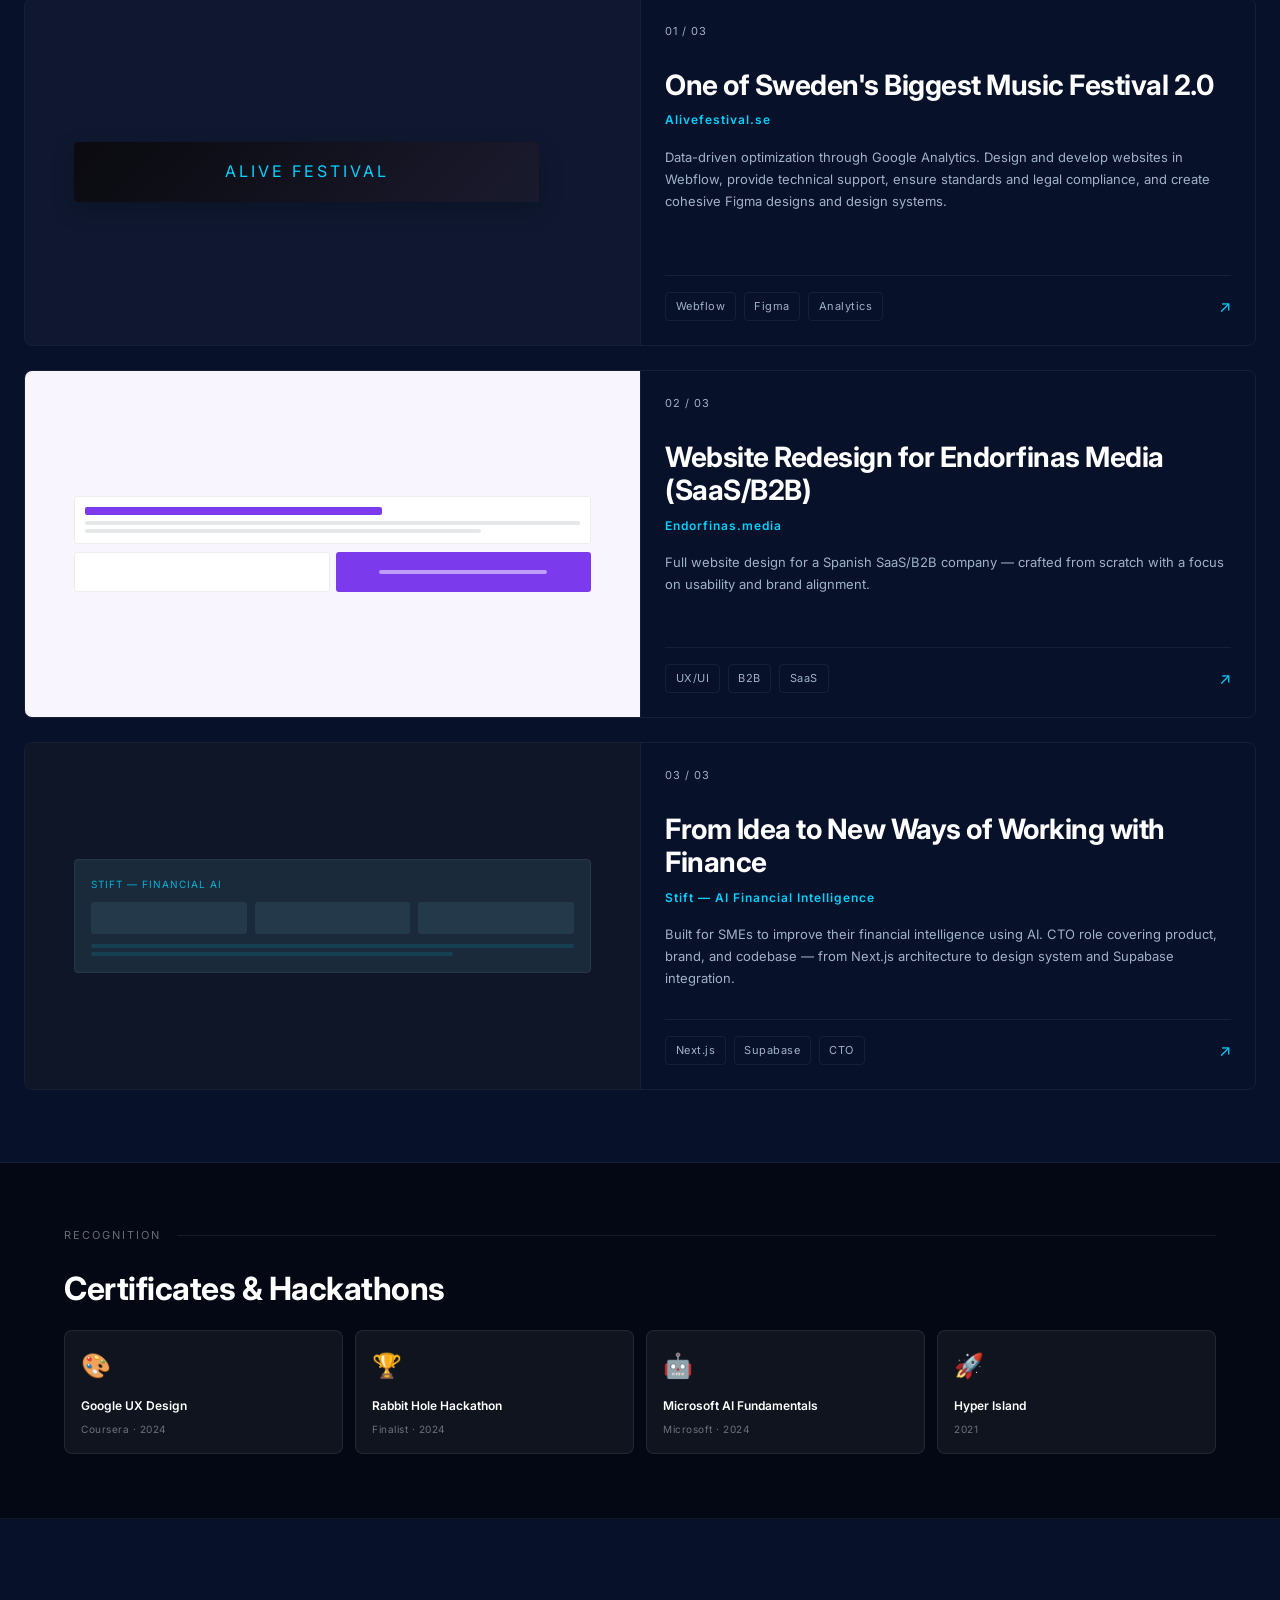
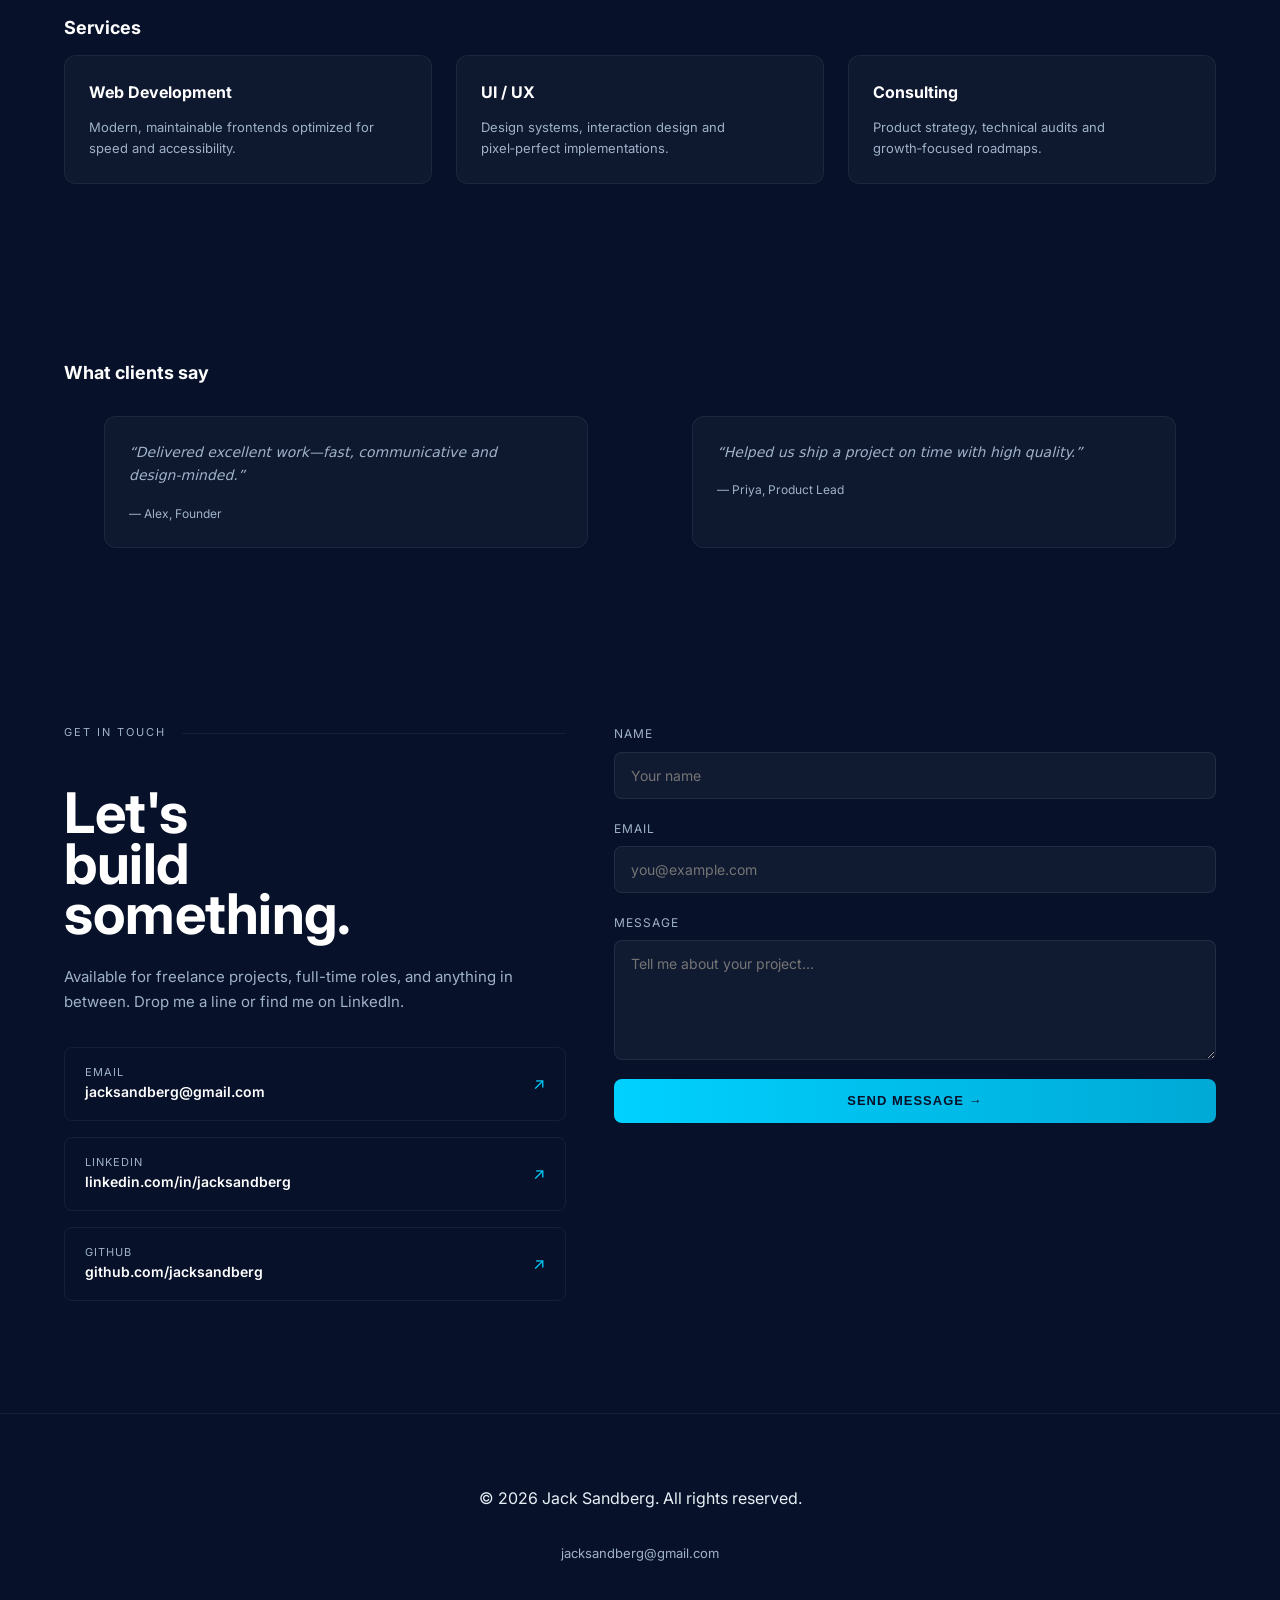
==== commit c0beb028: "Add client & work logos, compact certs section, constrain contact width" ====
--- a/index.html
+++ b/index.html
@@ -60,11 +60,11 @@
     <div class="clients">
       <span class="clients-label">Real client work</span>
       <div class="clients-logos">
-        <span class="client-pill">BGC Pay</span>
-        <span class="client-pill">Endorfinas Media</span>
-        <span class="client-pill">Stift</span>
-        <span class="client-pill">Alivefestival</span>
-        <span class="client-pill">DalaGameJam</span>
+        <div class="client-logo"><span class="client-logo-txt">BGC</span></div>
+        <div class="client-logo"><span class="client-logo-txt" style="background:#a78bfa">EM</span></div>
+        <div class="client-logo"><span class="client-logo-txt" style="background:#06b6d4">SF</span></div>
+        <div class="client-logo"><span class="client-logo-txt" style="background:#f97316">AF</span></div>
+        <div class="client-logo"><span class="client-logo-txt" style="background:#8b5cf6">DGJ</span></div>
       </div>
     </div>
 
@@ -89,11 +89,11 @@
         <div>
           <div class="exp-section">
             <div class="exp-heading">Work & Education</div>
-            <div class="exp-row"><span class="exp-year">2025</span><div class="exp-role">Product Designer<small>Current role</small></div><span class="exp-company accent">Stift</span></div>
-            <div class="exp-row"><span class="exp-year">2024–2026</span><div class="exp-role">Freelance Web Development<small>Frontend & design</small></div><span class="exp-company">Freelance</span></div>
-            <div class="exp-row"><span class="exp-year">2026</span><div class="exp-role">Organizer<small>DalaGameJam</small></div><span class="exp-company">DalaGameJam</span></div>
-            <div class="exp-row"><span class="exp-year">2024–2025</span><div class="exp-role">Web Developer<small>Full stack</small></div><span class="exp-company">Alivefestival</span></div>
-            <div class="exp-row"><span class="exp-year">2024</span><div class="exp-role">UX/UI Design Internship<small>SaaS/B2B</small></div><span class="exp-company">Endorfinas Media</span></div>
+            <div class="exp-row"><span class="exp-year">2025</span><div class="exp-role">Product Designer<small>Current role</small></div><div class="exp-logo accent">SF</div><span class="exp-company accent">Stift</span></div>
+            <div class="exp-row"><span class="exp-year">2024–2026</span><div class="exp-role">Freelance Web Development<small>Frontend & design</small></div><div class="exp-logo">FWD</div><span class="exp-company">Freelance</span></div>
+            <div class="exp-row"><span class="exp-year">2026</span><div class="exp-role">Organizer<small>DalaGameJam</small></div><div class="exp-logo" style="background:#8b5cf6">DGJ</div><span class="exp-company">DalaGameJam</span></div>
+            <div class="exp-row"><span class="exp-year">2024–2025</span><div class="exp-role">Web Developer<small>Full stack</small></div><div class="exp-logo" style="background:#f97316">AF</div><span class="exp-company">Alivefestival</span></div>
+            <div class="exp-row"><span class="exp-year">2024</span><div class="exp-role">UX/UI Design Internship<small>SaaS/B2B</small></div><div class="exp-logo" style="background:#a78bfa">EM</div><span class="exp-company">Endorfinas Media</span></div>
           </div>
         </div>
       </div>
@@ -216,12 +216,12 @@
     <section class="certs">
       <div class="container">
         <div class="section-tag">Recognition</div>
-        <h2 class="certs-heading">Certificates &<br>Hackathons</h2>
+        <h2 class="certs-heading">Certificates & Hackathons</h2>
         <div class="certs-grid">
-          <div class="cert-card"><span class="cert-icon">🎨</span><div class="cert-name">Google UX Design Certificate</div><div class="cert-issuer">Coursera · 2024</div></div>
+          <div class="cert-card"><span class="cert-icon">🎨</span><div class="cert-name">Google UX Design</div><div class="cert-issuer">Coursera · 2024</div></div>
           <div class="cert-card"><span class="cert-icon">🏆</span><div class="cert-name">Rabbit Hole Hackathon</div><div class="cert-issuer">Finalist · 2024</div></div>
           <div class="cert-card"><span class="cert-icon">🤖</span><div class="cert-name">Microsoft AI Fundamentals</div><div class="cert-issuer">Microsoft · 2024</div></div>
-          <div class="cert-card"><span class="cert-icon">🚀</span><div class="cert-name">Go to press, be on schedule</div><div class="cert-issuer">Hyper Island · 2021</div></div>
+          <div class="cert-card"><span class="cert-icon">🚀</span><div class="cert-name">Hyper Island</div><div class="cert-issuer">2021</div></div>
         </div>
       </div>
     </section>
@@ -266,49 +266,51 @@
 
     <!-- Contact (from inspo) -->
     <section class="contact" id="contact">
-      <div class="contact-inner">
-        <div class="contact-left">
-          <div class="section-tag">Get in touch</div>
-          <h2>Let's<br><span>build</span><br>something.</h2>
-          <p>Available for freelance projects, full-time roles, and anything in between. Drop me a line or find me on LinkedIn.</p>
-          <div class="contact-links">
-            <a href="mailto:jacksandberg@gmail.com" class="contact-link">
-              <div>
-                <div class="contact-link-label">Email</div>
-                <div class="contact-link-val">jacksandberg@gmail.com</div>
-              </div>
-              <span class="contact-link-arrow">↗</span>
-            </a>
-            <a href="https://linkedin.com" target="_blank" class="contact-link">
-              <div>
-                <div class="contact-link-label">LinkedIn</div>
-                <div class="contact-link-val">linkedin.com/in/jacksandberg</div>
-              </div>
-              <span class="contact-link-arrow">↗</span>
-            </a>
-            <a href="https://github.com" target="_blank" class="contact-link">
-              <div>
-                <div class="contact-link-label">GitHub</div>
-                <div class="contact-link-val">github.com/jacksandberg</div>
-              </div>
-              <span class="contact-link-arrow">↗</span>
-            </a>
-          </div>
-        </div>
-        <div class="contact-form">
-          <div>
-            <label>Name</label>
-            <input type="text" placeholder="Your name">
-          </div>
-          <div>
-            <label>Email</label>
-            <input type="email" placeholder="you@example.com">
-          </div>
-          <div>
-            <label>Message</label>
-            <textarea placeholder="Tell me about your project..."></textarea>
-          </div>
-          <button class="btn-submit" onclick="handleSubmit(this)">Send Message →</button>
+      <div class="container">
+        <div class="contact-inner">
+          <div class="contact-left">
+            <div class="section-tag">Get in touch</div>
+            <h2>Let's<br>build<br>something.</h2>
+            <p>Available for freelance projects, full-time roles, and anything in between. Drop me a line or find me on LinkedIn.</p>
+            <div class="contact-links">
+              <a href="mailto:jacksandberg@gmail.com" class="contact-link">
+                <div>
+                  <div class="contact-link-label">Email</div>
+                  <div class="contact-link-val">jacksandberg@gmail.com</div>
+                </div>
+                <span class="contact-link-arrow">↗</span>
+              </a>
+              <a href="https://linkedin.com" target="_blank" class="contact-link">
+                <div>
+                  <div class="contact-link-label">LinkedIn</div>
+                  <div class="contact-link-val">linkedin.com/in/jacksandberg</div>
+                </div>
+                <span class="contact-link-arrow">↗</span>
+              </a>
+              <a href="https://github.com" target="_blank" class="contact-link">
+                <div>
+                  <div class="contact-link-label">GitHub</div>
+                  <div class="contact-link-val">github.com/jacksandberg</div>
+                </div>
+                <span class="contact-link-arrow">↗</span>
+              </a>
+            </div>
+          </div>
+          <div class="contact-form">
+            <div>
+              <label>Name</label>
+              <input type="text" placeholder="Your name">
+            </div>
+            <div>
+              <label>Email</label>
+              <input type="email" placeholder="you@example.com">
+            </div>
+            <div>
+              <label>Message</label>
+              <textarea placeholder="Tell me about your project..."></textarea>
+            </div>
+            <button class="btn-submit" onclick="handleSubmit(this)">Send Message →</button>
+          </div>
         </div>
       </div>
     </section>
--- a/css/style.css
+++ b/css/style.css
@@ -1,176 +1,1112 @@
-:root{
-  --bg:#071129; /* deep navy */
-  --ink:#e6f0f6; /* light text */
-  --text:#e6f0f6;
-  --muted:#9fb2c8;
-  --line:rgba(255,255,255,0.06);
-  --accent:#00d1ff; /* cyan accent */
-  --accent2:#6c5ce7; /* secondary */
-  --white:#ffffff;
-  --card:rgba(255,255,255,0.03);
+:root {
+  --bg: #071129;
+  --ink: #e6f0f6;
+  --text: #e6f0f6;
+  --muted: #9fb2c8;
+  --line: rgba(255,255,255,0.06);
+  --accent: #00d1ff;
+  --accent2: #6c5ce7;
+  --white: #ffffff;
+  --card: rgba(255,255,255,0.03);
   --glass: rgba(255,255,255,0.02);
-  --radius:12px;
-  --gap:1.25rem;
-  --container:1100px;
+  --radius: 12px;
+  --container: 1200px;
   --ff: 'Inter', system-ui, -apple-system, 'Segoe UI', Roboto, 'Helvetica Neue', Arial;
 }
 
-/* Light theme (default) */
-body{font-family:var(--ff);color:var(--text);background:var(--bg);line-height:1.5;-webkit-font-smoothing:antialiased;padding:0;margin:0}
-.container{max-width:1200px;margin:0 auto;padding:2rem}
-
-/* Header */
-.site-header{position:fixed;top:0;left:0;right:0;z-index:40;background:transparent;padding:18px 0}
-.header-inner{display:flex;align-items:center;justify-content:space-between;padding:0}
-.brand{font-weight:700;color:var(--white);text-decoration:none;font-size:16px}
-.nav a{margin-left:1.25rem;color:var(--muted);text-decoration:none;font-size:13px}
-.nav a.cta{padding:0.55rem 0.9rem;border-radius:10px;background:var(--accent);color:var(--bg);font-weight:700}
-.nav a.login{margin-left:0.75rem;padding:6px 10px;border-radius:8px;border:1px solid rgba(255,255,255,0.06);color:var(--muted)}
-
-/* Buttons */
-.btn{display:inline-block;padding:0.6rem 1rem;border-radius:10px;text-decoration:none;border:0;background:transparent;color:inherit;font-weight:600}
-.btn.primary{background:linear-gradient(90deg,var(--accent),#00a9d6);color:var(--bg);box-shadow:0 10px 40px rgba(0,209,255,0.06);font-weight:700}
-.btn.ghost{border:1px solid rgba(255,255,255,0.06);color:var(--muted);background:transparent}
-
-/* Accessible focus styles */
-a:focus,button:focus,input:focus,textarea:focus{outline:3px solid rgba(108,92,231,0.14);outline-offset:3px}
-
-
-/* Hero */
-.hero{position:relative;padding:8rem 0 6rem}
-.hero-inner{display:block;text-align:center}
-.hero-center{max-width:960px;margin:0 auto;padding:2rem}
-.hero-title{font-size:clamp(36px,6vw,64px);line-height:1.02;margin:0 0 1rem;font-weight:800}
-.hero-sub{color:var(--muted);font-size:18px;max-width:70ch;margin:0 auto 1.6rem}
-.hero-bg{position:absolute;inset:0;pointer-events:none;z-index:-1}
-.float-shape{position:absolute;border-radius:50%;filter:blur(80px);opacity:0.12}
-.float-shape.s1{width:640px;height:640px;background:radial-gradient(circle at 20% 20%,rgba(0,209,255,0.12),transparent 35%);left:-220px;top:-120px}
-.float-shape.s2{width:420px;height:420px;background:radial-gradient(circle at 80% 80%,rgba(108,92,231,0.08),transparent 40%);right:-160px;bottom:-120px}
-
-/* Sections */
-section{padding:3.5rem 0}
-h2{font-size:1.125rem;margin-bottom:0.75rem;color:var(--white)}
-.muted{color:var(--muted)}
-
-/* About */
-.about-inner{display:flex;gap:2rem;align-items:flex-start}
-.about-text{flex:1}
-.skills{width:360px}
-.skills-grid{display:grid;grid-template-columns:repeat(2,1fr);gap:0.75rem;list-style:none;padding:0;margin:0}
-.skills-grid li{display:flex;gap:0.6rem;align-items:center;background:var(--glass);padding:0.6rem;border-radius:10px}
-.icon{width:20px;height:20px;fill:var(--muted)}
-
-/* Projects Grid */
-.projects-grid{display:grid;grid-template-columns:repeat(1,1fr);gap:1rem;margin-top:1rem}
-.project-card{display:flex;flex-direction:column;background:#fff;border-radius:14px;overflow:hidden;transition:transform .28s cubic-bezier(.2,.9,.2,1),box-shadow .28s}
-.project-card:hover{transform:translateY(-8px);box-shadow:0 18px 40px rgba(11,18,40,0.06)}
-.project-card img{width:100%;height:auto;display:block}
-.card-body{padding:1rem}
-.tech{color:var(--muted);font-size:0.9rem;margin-top:0.5rem}
-
-/* Services */
-.services-grid{display:grid;grid-template-columns:repeat(1,1fr);gap:1rem}
-.service-card{padding:1.2rem}
-
-/* Testimonials */
-.testimonials-grid{display:grid;grid-template-columns:repeat(1,1fr);gap:1rem}
-.testimonial{padding:1.2rem}
-
-/* Contact */
-.contact-inner{display:grid;grid-template-columns:1fr 320px;gap:1.5rem;align-items:start}
-.contact-form input,.contact-form textarea{width:100%;padding:0.75rem;border-radius:8px;border:1px solid #e6e9ef;margin-top:0.4rem}
-.form-actions{margin-top:1rem}
-
-.card{background:var(--card);border-radius:12px}
-
-/* Footer */
-.site-footer{padding:2rem 0;border-top:1px solid #f1f3f6}
-.footer-inner{display:flex;justify-content:space-between;align-items:center}
-
-/* Responsive */
-@media(min-width:760px){
-  .projects-grid{grid-template-columns:repeat(3,1fr)}
-  .services-grid{grid-template-columns:repeat(3,1fr)}
-  .testimonials-grid{grid-template-columns:repeat(2,1fr)}
-}
-
-@media(max-width:700px){
-  .hero-inner{flex-direction:column}
-  .about-inner{flex-direction:column}
-  .contact-inner{grid-template-columns:1fr}
-  .container{padding:1rem}
-}
-
-/* --- Styles imported from index_inspo.html to support merged sections --- */
-/* Note: These add additional layout/typography and component styles used by the inspo content. */
-/* Removed duplicate :root (consolidated variables above) */
-.marquee-wrap{overflow:hidden;border-bottom:1px solid var(--line);background:var(--ink);padding:12px 0}
-.marquee-track{display:flex;gap:0;white-space:nowrap;animation:marquee 18s linear infinite}
-.marquee-track span{font-family:var(--ff);font-size:14px;color:var(--bg);letter-spacing:3px;padding:0 32px;opacity:0.6}
-.marquee-track span.hi{color:var(--accent);opacity:1}
-@keyframes marquee{0%{transform:translateX(0)}100%{transform:translateX(-50%)}}
-
-.clients{padding:48px 40px;border-bottom:1px solid var(--line);display:flex;align-items:center;gap:40px}
-.clients-label{font-size:10px;letter-spacing:2px;text-transform:uppercase;color:var(--muted);white-space:nowrap;flex-shrink:0}
-.clients-logos{display:flex;gap:32px;align-items:center;flex-wrap:wrap}
-.client-pill{font-family:var(--ff);font-size:15px;letter-spacing:2px;color:var(--muted);transition:color 0.2s}
-.client-pill:hover{color:var(--ink)}
-
-.section-tag{font-size:10px;letter-spacing:3px;text-transform:uppercase;color:var(--muted);margin-bottom:40px;display:flex;align-items:center;gap:12px}
-.section-tag::after{content:'';flex:1;height:1px;background:var(--line)}
-
-.works{padding:80px 40px;border-bottom:1px solid var(--line)}
-.work-item{display:grid;grid-template-columns:1fr 1fr;gap:0;border:1px solid var(--line);margin-bottom:24px;transition:border-color 0.3s;text-decoration:none;color:inherit}
-.work-item:hover{border-color:var(--ink)}
-.work-thumb{aspect-ratio:16/9;overflow:hidden;background:var(--card);display:flex;align-items:center;justify-content:center;position:relative}
-.work-thumb .mock-screen{width:90%;background:#1a1a2e;border-radius:4px;overflow:hidden;box-shadow:0 8px 24px rgba(0,0,0,0.2)}
-.work-body{padding:36px 32px;display:flex;flex-direction:column;justify-content:space-between;border-left:1px solid var(--line)}
-.work-num{font-size:10px;color:var(--muted);letter-spacing:2px;margin-bottom:16px}
-.work-title{font-family:var(--ff);font-size:clamp(20px,2.5vw,32px);letter-spacing:1px;line-height:1.1;margin-bottom:12px}
-.work-client{font-size:11px;color:var(--accent2);letter-spacing:1px;margin-bottom:16px}
-.work-desc{font-size:12px;color:var(--muted);line-height:1.75;flex:1}
-.work-footer{display:flex;align-items:center;justify-content:space-between;margin-top:24px;border-top:1px solid var(--line);padding-top:16px}
-.work-tags{display:flex;gap:6px;flex-wrap:wrap}
-.tag{font-size:10px;letter-spacing:1px;padding:3px 8px;border:1px solid var(--line);color:var(--muted)}
-.work-arrow{font-size:18px;transition:transform 0.2s;color:var(--muted)}
-
-.about-text h2{font-family:var(--ff);font-size:clamp(40px,5vw,64px);line-height:0.95;letter-spacing:2px;margin-bottom:24px}
-.about-text em{font-style:italic;color:var(--muted)}
-
-.exp-section{margin-top:0}
-.exp-heading{font-family:var(--ff);font-size:18px;letter-spacing:2px;margin-bottom:24px;padding-bottom:12px;border-bottom:1px solid var(--line)}
-.exp-row{display:grid;grid-template-columns:80px 1fr auto;gap:16px;padding:14px 0;border-bottom:1px solid var(--line);align-items:baseline}
-.exp-year{font-size:10px;color:var(--muted);letter-spacing:1px;white-space:nowrap}
-.exp-role{font-size:13px;font-weight:500;color:var(--ink)}
-.exp-role small{display:block;font-size:11px;color:var(--muted);font-weight:400;margin-top:2px}
-.exp-company{font-size:10px;letter-spacing:1px;text-transform:uppercase;padding:3px 8px;background:var(--card);border:1px solid var(--line);color:var(--muted);white-space:nowrap}
-.exp-company.accent{background:var(--ink);color:var(--accent);border-color:var(--ink)}
-
-.certs{padding:80px 40px;border-bottom:1px solid var(--line);background:var(--ink)}
-.certs .section-tag{color:rgba(255,255,255,0.3)}
-.certs .section-tag::after{background:rgba(255,255,255,0.1)}
-.certs-heading{font-family:var(--ff);font-size:clamp(32px,5vw,56px);color:var(--bg);letter-spacing:2px;margin-bottom:48px}
-.certs-grid{display:grid;grid-template-columns:repeat(4,1fr);gap:16px}
-.cert-card{background:rgba(255,255,255,0.05);border:1px solid rgba(255,255,255,0.08);padding:20px;transition:border-color 0.3s}
-.cert-card:hover{border-color:var(--accent)}
-.cert-icon{font-size:28px;margin-bottom:12px;display:block}
-.cert-name{font-size:12px;color:rgba(255,255,255,0.8);line-height:1.5}
-.cert-issuer{font-size:10px;color:rgba(255,255,255,0.3);margin-top:4px;letter-spacing:1px}
-
-.contact-left h2{font-family:var(--ff);font-size:clamp(40px,6vw,80px);line-height:0.9;letter-spacing:2px;margin-bottom:24px}
-.contact-links{display:flex;flex-direction:column;gap:12px}
-.contact-link{display:flex;align-items:center;gap:16px;padding:14px 20px;border:1px solid var(--line);text-decoration:none;color:var(--ink);transition:all 0.2s}
-.contact-link:hover{background:var(--ink);color:var(--bg);border-color:var(--ink)}
-.contact-link-label{font-size:10px;letter-spacing:1px;text-transform:uppercase;color:var(--muted)}
-.contact-link-val{font-size:13px;font-weight:500}
-.contact-link-arrow{margin-left:auto;font-size:16px}
-
-.contact-form input,.contact-form textarea{width:100%;padding:0.75rem;border-radius:8px;border:1px solid #e6e9ef;margin-top:0.4rem}
-.btn-submit{width:100%;font-size:11px;letter-spacing:2px;text-transform:uppercase;background:var(--ink);color:var(--bg);padding:14px;border:none;cursor:pointer}
-
-@media(max-width:768px){
-  .certs-grid{grid-template-columns:1fr 1fr}
-  .clients{flex-direction:column;align-items:flex-start;gap:20px;padding:32px 20px}
-  .works,.about,.certs,.contact{padding:60px 20px}
-}
-
+* {
+  box-sizing: border-box;
+}
+
+body {
+  font-family: var(--ff);
+  color: var(--text);
+  background: var(--bg);
+  line-height: 1.6;
+  -webkit-font-smoothing: antialiased;
+  padding: 0;
+  margin: 0;
+}
+
+.container {
+  max-width: var(--container);
+  margin: 0 auto;
+  padding: 1.5rem;
+}
+
+/* ========== HEADER ========== */
+.site-header {
+  position: fixed;
+  top: 0;
+  left: 0;
+  right: 0;
+  z-index: 40;
+  background: rgba(7, 17, 41, 0.95);
+  backdrop-filter: blur(8px);
+  padding: 1rem 0;
+  border-bottom: 1px solid var(--line);
+}
+
+.header-inner {
+  display: flex;
+  align-items: center;
+  justify-content: space-between;
+  padding: 0 1.5rem;
+  max-width: var(--container);
+  margin: 0 auto;
+}
+
+.brand {
+  font-weight: 700;
+  color: var(--white);
+  text-decoration: none;
+  font-size: clamp(14px, 5vw, 16px);
+}
+
+.nav {
+  display: flex;
+  gap: 1.5rem;
+  align-items: center;
+}
+
+.nav a {
+  color: var(--muted);
+  text-decoration: none;
+  font-size: clamp(12px, 3vw, 13px);
+  transition: color 0.2s;
+  white-space: nowrap;
+}
+
+.nav a.active {
+  color: var(--accent);
+}
+
+.nav a.cta {
+  padding: 0.6rem 1.2rem;
+  border-radius: 8px;
+  background: linear-gradient(90deg, var(--accent), #00a9d6);
+  color: var(--bg);
+  font-weight: 700;
+  font-size: 12px;
+  white-space: nowrap;
+  transition: all 0.2s;
+}
+
+.nav a.cta:hover {
+  box-shadow: 0 8px 24px rgba(0, 209, 255, 0.2);
+  transform: translateY(-1px);
+}
+
+.nav a.login {
+  padding: 0.5rem 0.9rem;
+  border-radius: 6px;
+  border: 1px solid rgba(255,255,255,0.1);
+  color: var(--muted);
+  font-size: 12px;
+  transition: all 0.2s;
+}
+
+.nav a.login:hover {
+  border-color: var(--accent);
+  color: var(--accent);
+}
+
+/* Mobile nav hiding */
+@media (max-width: 640px) {
+  .nav a:not(.cta):not(.login) {
+    display: none;
+  }
+}
+
+/* ========== BUTTONS ========== */
+.btn {
+  display: inline-block;
+  padding: 0.85rem 1.6rem;
+  border-radius: 10px;
+  text-decoration: none;
+  border: 0;
+  background: transparent;
+  color: inherit;
+  font-weight: 700;
+  font-size: 13px;
+  cursor: pointer;
+  transition: all 0.2s;
+  text-align: center;
+}
+
+.btn.primary {
+  background: linear-gradient(90deg, var(--accent), #00a9d6);
+  color: var(--bg);
+  box-shadow: 0 10px 40px rgba(0, 209, 255, 0.08);
+  min-width: 160px;
+}
+
+.btn.primary:hover {
+  box-shadow: 0 15px 50px rgba(0, 209, 255, 0.15);
+  transform: translateY(-2px);
+}
+
+.btn.ghost {
+  border: 1px solid rgba(255,255,255,0.1);
+  color: var(--muted);
+  background: transparent;
+}
+
+.btn.ghost:hover {
+  border-color: var(--accent);
+  color: var(--accent);
+}
+
+/* ========== FOCUS STATES ========== */
+a:focus,
+button:focus,
+input:focus,
+textarea:focus {
+  outline: 3px solid rgba(0, 209, 255, 0.3);
+  outline-offset: 2px;
+}
+
+/* ========== HERO ========== */
+.hero {
+  position: relative;
+  padding: clamp(6rem, 20vh, 10rem) 1.5rem clamp(4rem, 15vh, 6rem);
+  margin-top: 3.5rem;
+}
+
+.hero-inner {
+  display: block;
+  text-align: center;
+}
+
+.hero-center {
+  max-width: 920px;
+  margin: 0 auto;
+}
+
+.hero-title {
+  font-size: clamp(28px, 7vw, 56px);
+  line-height: 1.08;
+  margin: 0 0 1.2rem;
+  font-weight: 800;
+  letter-spacing: -0.5px;
+}
+
+.hero-sub {
+  color: var(--muted);
+  font-size: clamp(15px, 4vw, 18px);
+  max-width: 70ch;
+  margin: 0 auto 2rem;
+  line-height: 1.6;
+}
+
+.hero-ctas {
+  display: flex;
+  gap: 1.2rem;
+  flex-wrap: wrap;
+  justify-content: center;
+  align-items: center;
+}
+
+@media (max-width: 640px) {
+  .hero-ctas {
+    flex-direction: column;
+    gap: 1rem;
+  }
+  
+  .hero-ctas .btn {
+    width: 100%;
+  }
+}
+
+.hero-bg {
+  position: absolute;
+  inset: 0;
+  pointer-events: none;
+  z-index: -1;
+}
+
+.float-shape {
+  position: absolute;
+  border-radius: 50%;
+  filter: blur(80px);
+  opacity: 0.12;
+}
+
+.float-shape.s1 {
+  width: 640px;
+  height: 640px;
+  background: radial-gradient(circle at 20% 20%, rgba(0, 209, 255, 0.12), transparent 35%);
+  left: -220px;
+  top: -120px;
+}
+
+.float-shape.s2 {
+  width: 420px;
+  height: 420px;
+  background: radial-gradient(circle at 80% 80%, rgba(108, 92, 231, 0.08), transparent 40%);
+  right: -160px;
+  bottom: -120px;
+}
+
+/* ========== SECTIONS ========== */
+section {
+  padding: 3.5rem 1.5rem;
+}
+
+h2 {
+  font-size: 1.125rem;
+  margin-bottom: 0.75rem;
+  color: var(--white);
+}
+
+.muted {
+  color: var(--muted);
+}
+
+/* ========== MARQUEE ========== */
+.marquee-wrap {
+  overflow: hidden;
+  border-top: 1px solid var(--line);
+  border-bottom: 1px solid var(--line);
+  background: rgba(0, 0, 0, 0.3);
+  padding: 1.5rem 0;
+}
+
+.marquee-track {
+  display: flex;
+  gap: 0;
+  white-space: nowrap;
+  animation: marquee 20s linear infinite;
+}
+
+.marquee-track span {
+  font-family: var(--ff);
+  font-size: 13px;
+  color: var(--muted);
+  letter-spacing: 2px;
+  padding: 0 2rem;
+  opacity: 0.6;
+}
+
+.marquee-track span.hi {
+  color: var(--accent);
+  opacity: 1;
+}
+
+@keyframes marquee {
+  0% { transform: translateX(0); }
+  100% { transform: translateX(-50%); }
+}
+
+/* ========== CLIENTS ========== */
+.clients {
+  padding: 2.5rem 1.5rem;
+  border-bottom: 1px solid var(--line);
+  display: flex;
+  flex-direction: column;
+  align-items: center;
+  gap: 1.5rem;
+  text-align: center;
+}
+
+.clients-label {
+  font-size: 11px;
+  letter-spacing: 2px;
+  text-transform: uppercase;
+  color: var(--muted);
+}
+
+.clients-logos {
+  display: flex;
+  gap: 1.5rem;
+  align-items: center;
+  flex-wrap: wrap;
+  justify-content: center;
+}
+
+.client-logo {
+  width: 48px;
+  height: 48px;
+  border-radius: 10px;
+  background: linear-gradient(135deg, rgba(0, 209, 255, 0.1), rgba(0, 209, 255, 0.05));
+  border: 1px solid var(--line);
+  display: flex;
+  align-items: center;
+  justify-content: center;
+  transition: all 0.2s;
+  cursor: pointer;
+}
+
+.client-logo:hover {
+  border-color: var(--accent);
+  background: linear-gradient(135deg, rgba(0, 209, 255, 0.2), rgba(0, 209, 255, 0.1));
+}
+
+.client-logo-txt {
+  font-family: var(--ff);
+  font-size: 11px;
+  font-weight: 700;
+  letter-spacing: 1px;
+  color: var(--white);
+  background: linear-gradient(135deg, var(--accent), #00a9d6);
+  padding: 0.25rem 0.5rem;
+  border-radius: 4px;
+}
+
+@media (min-width: 1024px) {
+  .clients {
+    flex-direction: row;
+    align-items: center;
+    justify-content: flex-start;
+    text-align: left;
+    gap: 2rem;
+  }
+  
+  .clients-logos {
+    justify-content: flex-start;
+  }
+}
+
+/* ========== WORKS ========== */
+.works {
+  padding: 3rem 1.5rem;
+  border-bottom: 1px solid var(--line);
+}
+
+.section-tag {
+  font-size: 11px;
+  letter-spacing: 2px;
+  text-transform: uppercase;
+  color: var(--muted);
+  margin-bottom: 2rem;
+  display: flex;
+  align-items: center;
+  gap: 1rem;
+}
+
+.section-tag::after {
+  content: '';
+  flex: 1;
+  height: 1px;
+  background: var(--line);
+}
+
+.work-item {
+  display: grid;
+  grid-template-columns: 1fr;
+  gap: 0;
+  border: 1px solid var(--line);
+  margin-bottom: 1.5rem;
+  transition: border-color 0.3s;
+  text-decoration: none;
+  color: inherit;
+  border-radius: 8px;
+  overflow: hidden;
+}
+
+.work-item:hover {
+  border-color: var(--accent);
+}
+
+.work-thumb {
+  aspect-ratio: 16 / 9;
+  overflow: hidden;
+  background: var(--card);
+  display: flex;
+  align-items: center;
+  justify-content: center;
+  position: relative;
+}
+
+.work-thumb .mock-screen {
+  width: 90%;
+  background: #1a1a2e;
+  border-radius: 4px;
+  overflow: hidden;
+  box-shadow: 0 8px 24px rgba(0, 0, 0, 0.2);
+}
+
+.work-body {
+  padding: 1.5rem;
+  display: flex;
+  flex-direction: column;
+  justify-content: space-between;
+}
+
+.work-num {
+  font-size: 11px;
+  color: var(--muted);
+  letter-spacing: 1px;
+  margin-bottom: 0.5rem;
+  text-transform: uppercase;
+}
+
+.work-title {
+  font-family: var(--ff);
+  font-size: clamp(18px, 2.5vw, 28px);
+  letter-spacing: -0.5px;
+  line-height: 1.2;
+  margin-bottom: 0.5rem;
+  color: var(--white);
+}
+
+.work-client {
+  font-size: 12px;
+  color: var(--accent);
+  letter-spacing: 1px;
+  margin-bottom: 1rem;
+  font-weight: 600;
+}
+
+.work-desc {
+  font-size: 13px;
+  color: var(--muted);
+  line-height: 1.7;
+  flex: 1;
+}
+
+.work-footer {
+  display: flex;
+  align-items: center;
+  justify-content: space-between;
+  margin-top: 1rem;
+  border-top: 1px solid var(--line);
+  padding-top: 1rem;
+}
+
+.work-tags {
+  display: flex;
+  gap: 0.5rem;
+  flex-wrap: wrap;
+}
+
+.tag {
+  font-size: 11px;
+  letter-spacing: 0.5px;
+  padding: 0.3rem 0.6rem;
+  border: 1px solid var(--line);
+  color: var(--muted);
+  border-radius: 4px;
+}
+
+.work-arrow {
+  font-size: 16px;
+  color: var(--accent);
+}
+
+@media (min-width: 1024px) {
+  .work-item {
+    grid-template-columns: 1fr 1fr;
+  }
+  
+  .work-body {
+    border-left: 1px solid var(--line);
+  }
+}
+
+/* ========== ABOUT ========== */
+.about-inner {
+  display: grid;
+  grid-template-columns: 1fr;
+  gap: 2rem;
+  align-items: flex-start;
+}
+
+.about-text h2 {
+  font-family: var(--ff);
+  font-size: clamp(32px, 5vw, 48px);
+  line-height: 1.1;
+  letter-spacing: -0.5px;
+  margin-bottom: 1.5rem;
+  color: var(--white);
+}
+
+.about-text h2 em {
+  font-style: italic;
+  color: var(--muted);
+}
+
+.about-text p {
+  color: var(--muted);
+  font-size: 14px;
+  line-height: 1.75;
+  margin-bottom: 1rem;
+}
+
+.about-text p strong {
+  color: var(--white);
+  font-weight: 600;
+}
+
+.skills {
+  width: 100%;
+  max-width: 360px;
+}
+
+.skills-grid {
+  display: grid;
+  grid-template-columns: repeat(2, 1fr);
+  gap: 0.75rem;
+  list-style: none;
+  padding: 0;
+  margin: 0;
+}
+
+.skills-grid li {
+  display: flex;
+  gap: 0.6rem;
+  align-items: center;
+  background: var(--glass);
+  padding: 0.8rem;
+  border-radius: 10px;
+  font-size: 13px;
+}
+
+.icon {
+  width: 20px;
+  height: 20px;
+  fill: var(--muted);
+}
+
+/* Experience */
+.exp-section {
+  margin-top: 2rem;
+}
+
+.exp-heading {
+  font-family: var(--ff);
+  font-size: 16px;
+  letter-spacing: 1px;
+  margin-bottom: 1.5rem;
+  padding-bottom: 1rem;
+  border-bottom: 1px solid var(--line);
+  color: var(--white);
+  text-transform: uppercase;
+}
+
+.exp-row {
+  display: grid;
+  grid-template-columns: auto 1fr auto auto;
+  gap: 1rem;
+  padding: 1rem 0;
+  border-bottom: 1px solid rgba(255, 255, 255, 0.04);
+  align-items: center;
+}
+
+.exp-year {
+  font-size: 11px;
+  color: var(--muted);
+  letter-spacing: 1px;
+  white-space: nowrap;
+  font-weight: 600;
+}
+
+.exp-role {
+  font-size: 13px;
+  font-weight: 600;
+  color: var(--white);
+}
+
+.exp-role small {
+  display: block;
+  font-size: 12px;
+  color: var(--muted);
+  font-weight: 400;
+  margin-top: 0.25rem;
+}
+
+.exp-company {
+  font-size: 10px;
+  letter-spacing: 1px;
+  text-transform: uppercase;
+  padding: 0.3rem 0.6rem;
+  background: var(--card);
+  border: 1px solid var(--line);
+  color: var(--muted);
+  white-space: nowrap;
+  border-radius: 4px;
+}
+
+.exp-company.accent {
+  background: rgba(0, 209, 255, 0.1);
+  color: var(--accent);
+  border-color: var(--accent);
+}
+
+.exp-logo {
+  width: 36px;
+  height: 36px;
+  border-radius: 6px;
+  background: linear-gradient(135deg, var(--accent), #00a9d6);
+  display: flex;
+  align-items: center;
+  justify-content: center;
+  font-size: 10px;
+  font-weight: 700;
+  color: var(--white);
+  letter-spacing: 0.5px;
+}
+
+.exp-logo.accent {
+  background: linear-gradient(135deg, #06b6d4, #0891b2);
+}
+
+@media (min-width: 1024px) {
+  .about-inner {
+    grid-template-columns: 1fr 1fr;
+    gap: 3rem;
+  }
+}
+
+/* ========== CONTACT ========== */
+.contact {
+  padding: 3.5rem 1.5rem;
+}
+
+.contact-inner {
+  display: grid;
+  grid-template-columns: 1fr;
+  gap: 2rem;
+  align-items: start;
+}
+
+.contact-left h2 {
+  font-size: clamp(32px, 6vw, 56px);
+  line-height: 0.9;
+  letter-spacing: -0.5px;
+  margin-bottom: 1.5rem;
+}
+
+.contact-left p {
+  color: var(--muted);
+  font-size: 15px;
+  line-height: 1.7;
+  margin-bottom: 2rem;
+}
+
+.contact-links {
+  display: flex;
+  flex-direction: column;
+  gap: 1rem;
+  margin-bottom: 2rem;
+}
+
+.contact-link {
+  display: flex;
+  align-items: center;
+  gap: 1rem;
+  padding: 1rem 1.25rem;
+  border: 1px solid var(--line);
+  text-decoration: none;
+  color: var(--text);
+  transition: all 0.2s;
+  border-radius: 8px;
+}
+
+.contact-link:hover {
+  background: rgba(0, 209, 255, 0.08);
+  border-color: var(--accent);
+}
+
+.contact-link-label {
+  font-size: 11px;
+  letter-spacing: 1px;
+  text-transform: uppercase;
+  color: var(--muted);
+}
+
+.contact-link-val {
+  font-size: 14px;
+  font-weight: 600;
+  color: var(--white);
+  display: block;
+}
+
+.contact-link-arrow {
+  margin-left: auto;
+  font-size: 16px;
+  color: var(--accent);
+}
+
+.contact-form {
+  display: flex;
+  flex-direction: column;
+  gap: 1.2rem;
+}
+
+.contact-form > div {
+  display: flex;
+  flex-direction: column;
+}
+
+.contact-form label {
+  font-size: 12px;
+  letter-spacing: 1px;
+  text-transform: uppercase;
+  color: var(--muted);
+  margin-bottom: 0.5rem;
+}
+
+.contact-form input,
+.contact-form textarea {
+  padding: 0.9rem 1rem;
+  border-radius: 8px;
+  border: 1px solid rgba(255, 255, 255, 0.08);
+  background: rgba(255, 255, 255, 0.04);
+  color: var(--text);
+  font-family: inherit;
+  font-size: 14px;
+  transition: all 0.2s;
+}
+
+.contact-form input:focus,
+.contact-form textarea:focus {
+  border-color: var(--accent);
+  outline: none;
+  background: rgba(0, 209, 255, 0.06);
+  box-shadow: 0 0 0 3px rgba(0, 209, 255, 0.1);
+}
+
+.contact-form textarea {
+  resize: vertical;
+  min-height: 120px;
+}
+
+.btn-submit {
+  width: 100%;
+  font-size: 13px;
+  letter-spacing: 1px;
+  text-transform: uppercase;
+  background: linear-gradient(90deg, var(--accent), #00a9d6);
+  color: var(--bg);
+  padding: 0.9rem;
+  border: none;
+  cursor: pointer;
+  border-radius: 8px;
+  font-weight: 700;
+  transition: all 0.2s;
+}
+
+.btn-submit:hover {
+  box-shadow: 0 10px 30px rgba(0, 209, 255, 0.15);
+  transform: translateY(-2px);
+}
+
+@media (min-width: 1024px) {
+  .contact-inner {
+    grid-template-columns: 1fr 1.2fr;
+    gap: 3rem;
+  }
+}
+
+/* ========== PROJECTS GRID ========== */
+.projects-grid {
+  display: grid;
+  grid-template-columns: 1fr;
+  gap: 1rem;
+  margin-top: 1rem;
+}
+
+.project-card {
+  display: flex;
+  flex-direction: column;
+  background: var(--card);
+  border: 1px solid var(--line);
+  border-radius: 14px;
+  overflow: hidden;
+  transition: all 0.28s cubic-bezier(0.2, 0.9, 0.2, 1);
+}
+
+.project-card:hover {
+  transform: translateY(-4px);
+  border-color: var(--accent);
+}
+
+.project-card img {
+  width: 100%;
+  height: auto;
+  display: block;
+}
+
+.card-body {
+  padding: 1.5rem;
+}
+
+.card-body h3 {
+  margin: 0 0 0.5rem;
+  color: var(--white);
+  font-size: 16px;
+}
+
+.card-desc {
+  color: var(--muted);
+  font-size: 13px;
+  line-height: 1.6;
+  margin-bottom: 1rem;
+}
+
+.tech {
+  color: var(--muted);
+  font-size: 12px;
+  margin-top: 0.5rem;
+}
+
+.link {
+  color: var(--accent);
+  text-decoration: none;
+  font-size: 13px;
+  font-weight: 600;
+}
+
+.link:hover {
+  text-decoration: underline;
+}
+
+@media (min-width: 640px) {
+  .projects-grid {
+    grid-template-columns: repeat(2, 1fr);
+  }
+}
+
+@media (min-width: 1024px) {
+  .projects-grid {
+    grid-template-columns: repeat(3, 1fr);
+  }
+}
+
+/* ========== SERVICES ========== */
+.services-grid {
+  display: grid;
+  grid-template-columns: 1fr;
+  gap: 1.5rem;
+}
+
+.service-card {
+  padding: 1.5rem;
+  background: var(--card);
+  border: 1px solid var(--line);
+  border-radius: 12px;
+  transition: border-color 0.2s;
+}
+
+.service-card:hover {
+  border-color: var(--accent);
+}
+
+.service-card h3 {
+  margin: 0 0 0.75rem;
+  color: var(--white);
+  font-size: 16px;
+}
+
+.service-card p {
+  color: var(--muted);
+  font-size: 13px;
+  line-height: 1.6;
+  margin: 0;
+}
+
+@media (min-width: 640px) {
+  .services-grid {
+    grid-template-columns: repeat(2, 1fr);
+  }
+}
+
+@media (min-width: 1024px) {
+  .services-grid {
+    grid-template-columns: repeat(3, 1fr);
+  }
+}
+
+/* ========== TESTIMONIALS ========== */
+.testimonials-grid {
+  display: grid;
+  grid-template-columns: 1fr;
+  gap: 1.5rem;
+}
+
+.testimonial {
+  padding: 1.5rem;
+  background: var(--card);
+  border: 1px solid var(--line);
+  border-radius: 12px;
+}
+
+.testimonial p {
+  color: var(--muted);
+  font-size: 14px;
+  line-height: 1.7;
+  margin: 0 0 1rem;
+  font-style: italic;
+}
+
+.testimonial footer {
+  color: var(--muted);
+  font-size: 12px;
+  margin: 0;
+}
+
+@media (min-width: 640px) {
+  .testimonials-grid {
+    grid-template-columns: repeat(2, 1fr);
+  }
+}
+
+/* ========== CERTS ========== */
+.certs {
+  padding: 2.5rem 1.5rem;
+  border-bottom: 1px solid var(--line);
+  background: rgba(0, 0, 0, 0.5);
+}
+
+.certs .section-tag {
+  color: rgba(255, 255, 255, 0.4);
+  margin-bottom: 1rem;
+}
+
+.certs .section-tag::after {
+  background: rgba(255, 255, 255, 0.08);
+}
+
+.certs-heading {
+  font-family: var(--ff);
+  font-size: clamp(20px, 4vw, 32px);
+  color: var(--white);
+  letter-spacing: -0.5px;
+  line-height: 1.1;
+  margin-bottom: 1.5rem;
+}
+
+.certs-grid {
+  display: grid;
+  grid-template-columns: 1fr;
+  gap: 0.75rem;
+}
+
+.cert-card {
+  background: rgba(255, 255, 255, 0.05);
+  border: 1px solid rgba(255, 255, 255, 0.08);
+  padding: 1rem;
+  transition: all 0.2s;
+  border-radius: 8px;
+}
+
+.cert-card:hover {
+  border-color: var(--accent);
+  background: rgba(0, 209, 255, 0.08);
+}
+
+.cert-icon {
+  font-size: 24px;
+  margin-bottom: 0.75rem;
+  display: block;
+}
+
+.cert-name {
+  font-size: 12px;
+  color: var(--white);
+  line-height: 1.4;
+  font-weight: 600;
+}
+
+.cert-issuer {
+  font-size: 10px;
+  color: rgba(255, 255, 255, 0.4);
+  margin-top: 0.4rem;
+  letter-spacing: 0.5px;
+}
+
+@media (min-width: 640px) {
+  .certs-grid {
+    grid-template-columns: repeat(2, 1fr);
+  }
+}
+
+@media (min-width: 1024px) {
+  .certs-grid {
+    grid-template-columns: repeat(4, 1fr);
+  }
+}
+
+/* ========== FOOTER ========== */
+.site-footer {
+  padding: 2rem 1.5rem;
+  border-top: 1px solid var(--line);
+  text-align: center;
+}
+
+.footer-inner {
+  display: flex;
+  flex-direction: column;
+  gap: 1rem;
+  align-items: center;
+  justify-content: center;
+}
+
+.footer-nav {
+  display: flex;
+  gap: 1.5rem;
+  flex-wrap: wrap;
+  justify-content: center;
+}
+
+.footer-nav a {
+  color: var(--muted);
+  text-decoration: none;
+  font-size: 13px;
+  transition: color 0.2s;
+}
+
+.footer-nav a:hover {
+  color: var(--accent);
+}
+
+/* ========== UTILITY ========== */
+.card {
+  background: var(--card);
+  border-radius: 12px;
+}
+
+/* ========== MOBILE OPTIMIZATIONS ========== */
+@media (max-width: 480px) {
+  body {
+    font-size: 14px;
+  }
+  
+  .hero {
+    padding: 5rem 1rem 3.5rem;
+  }
+  
+  section {
+    padding: 2.5rem 1rem;
+  }
+  
+  .header-inner {
+    padding: 0 1rem;
+  }
+  
+  .container {
+    padding: 1rem;
+  }
+  
+  .hero-title {
+    font-size: clamp(24px, 6vw, 32px);
+  }
+  
+  .hero-sub {
+    font-size: clamp(13px, 3vw, 15px);
+  }
+  
+  .certs-grid {
+    grid-template-columns: 1fr;
+  }
+  
+  .contact-left h2 {
+    font-size: clamp(28px, 5vw, 36px);
+  }
+  
+  .btn {
+    padding: 0.75rem 1.2rem;
+    font-size: 12px;
+  }
+}
